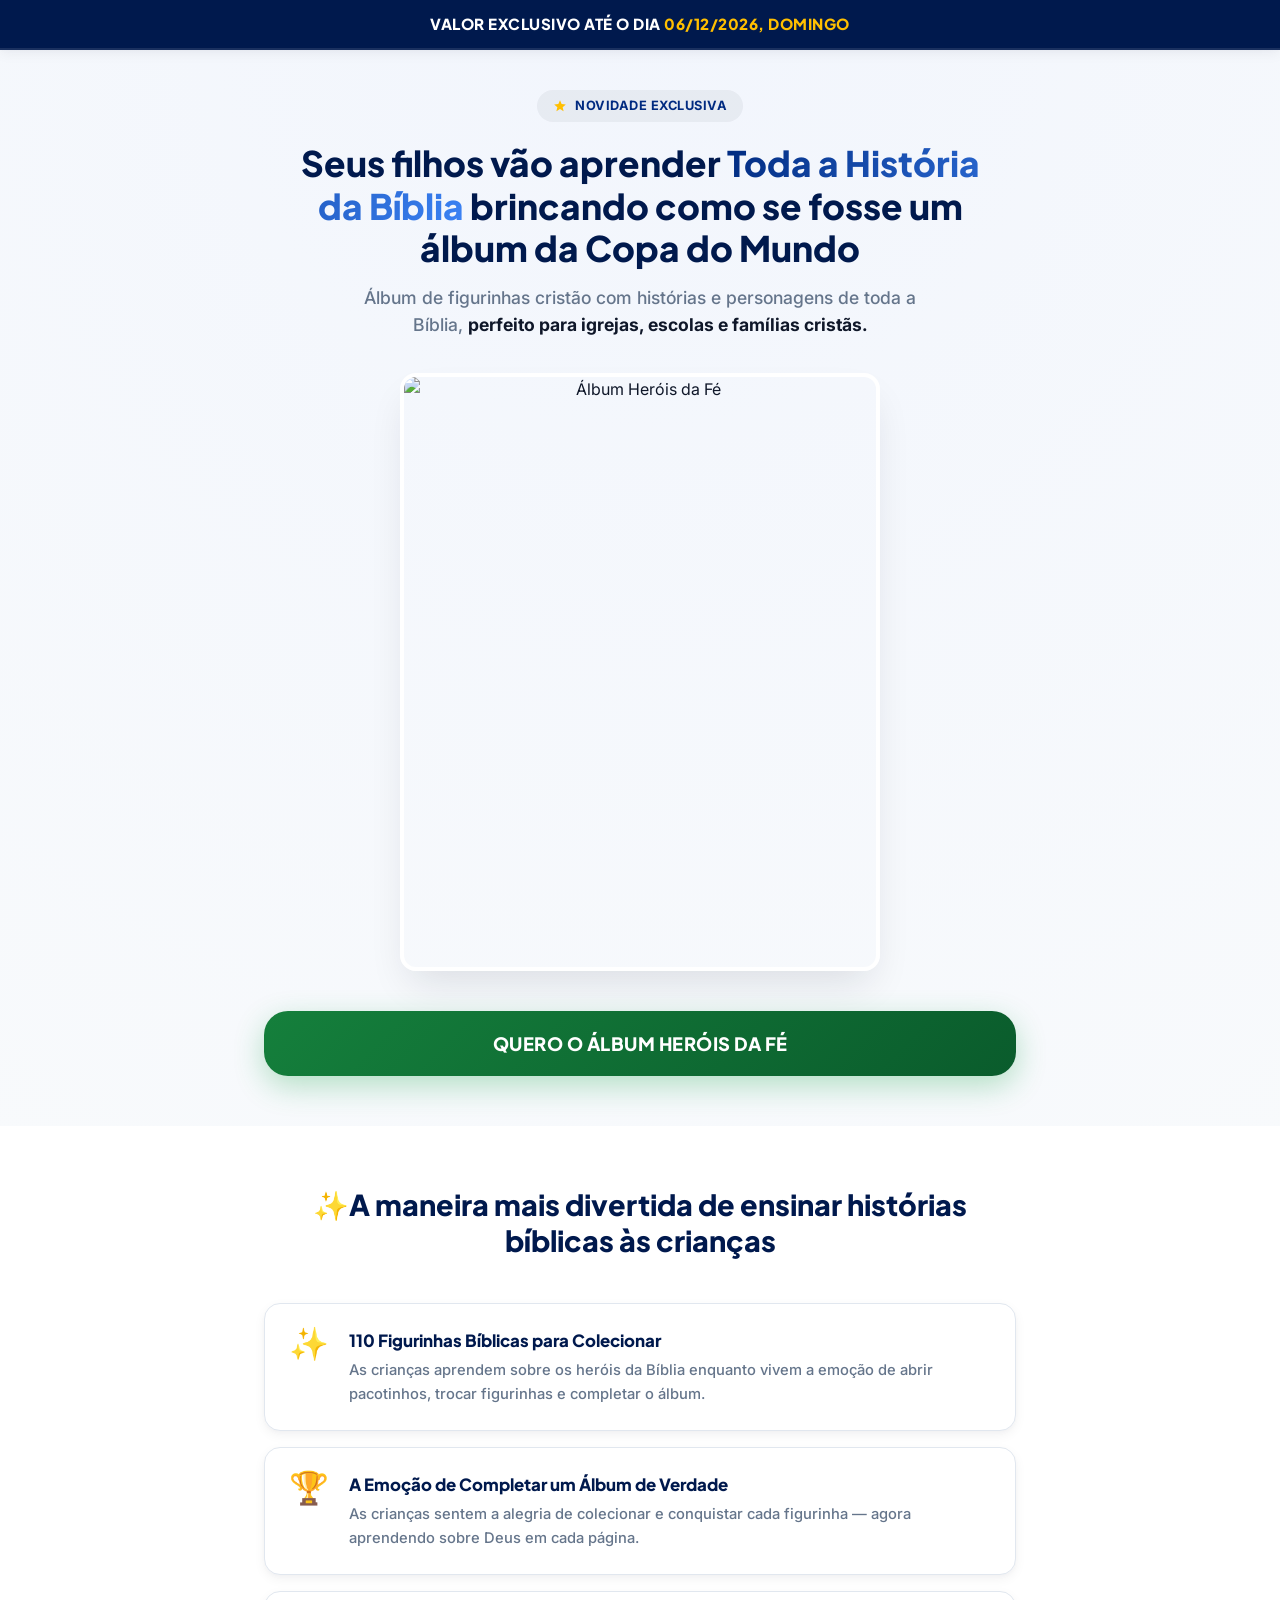
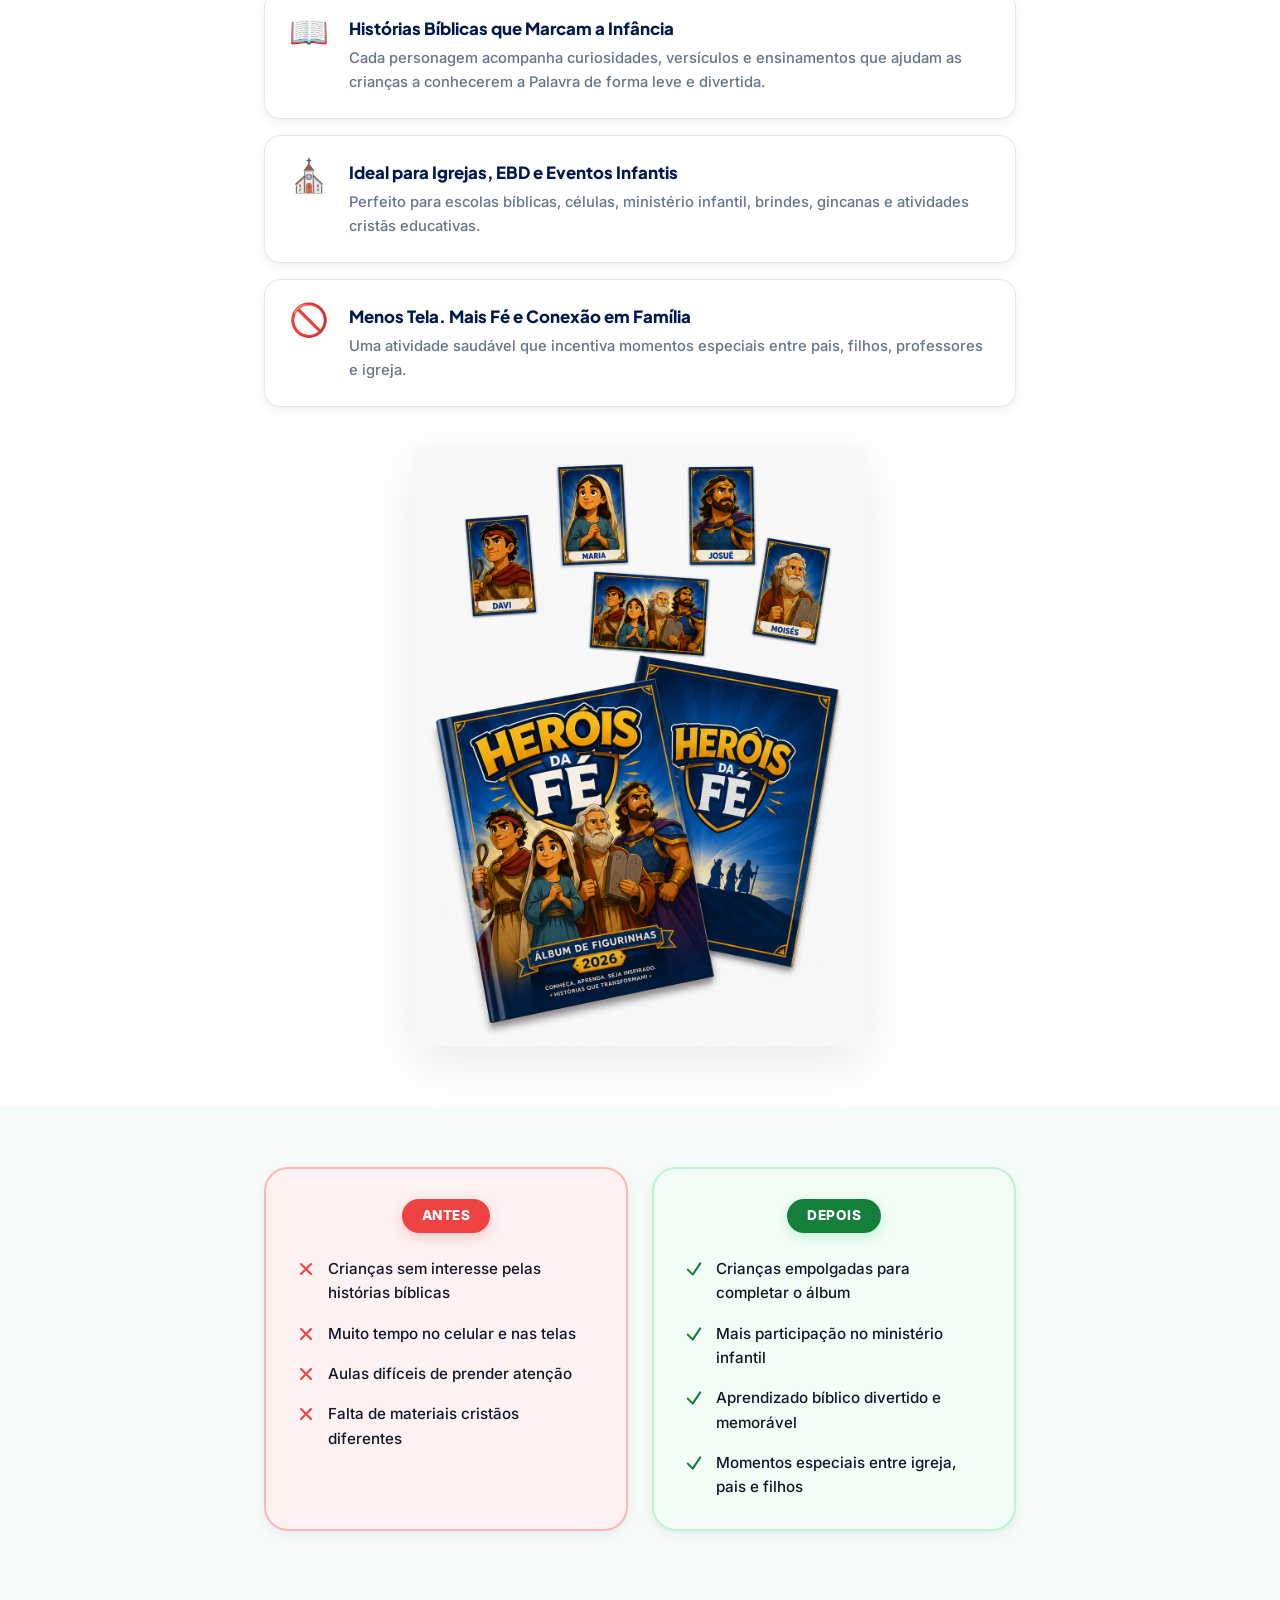
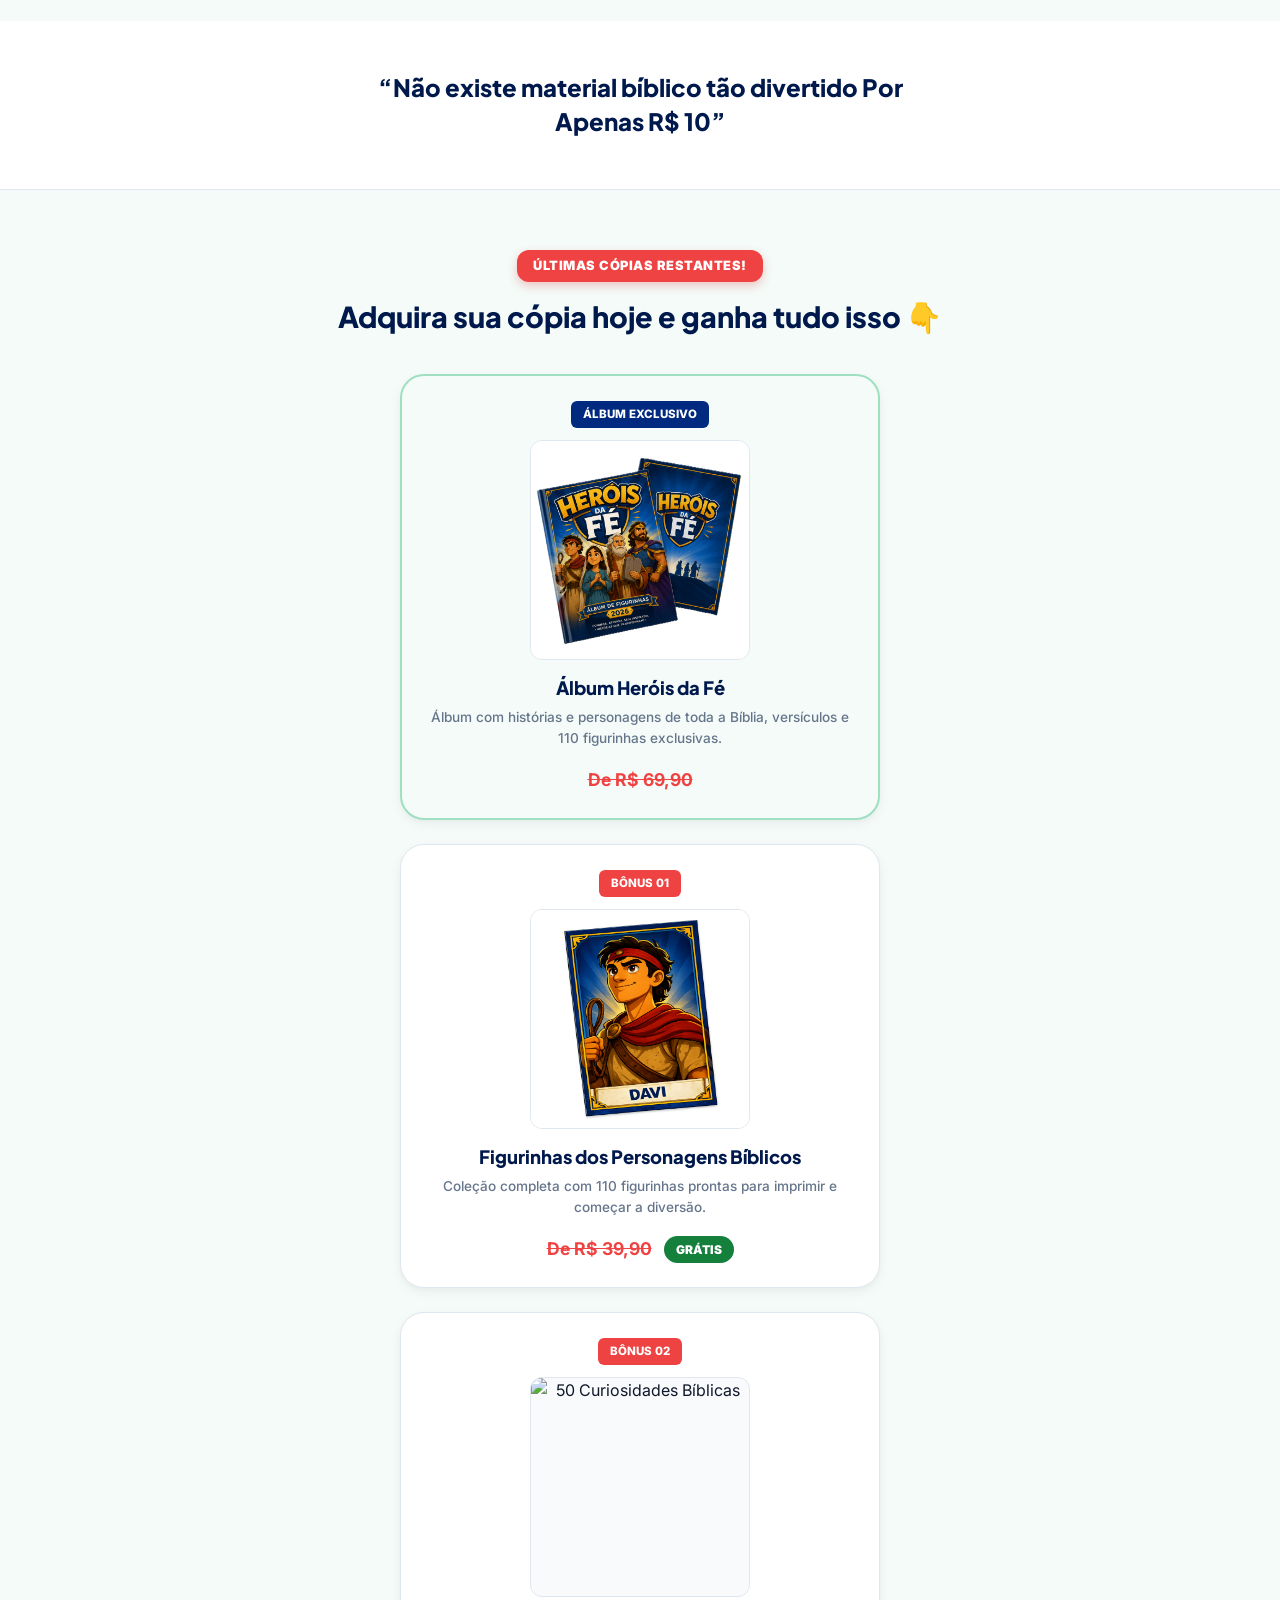
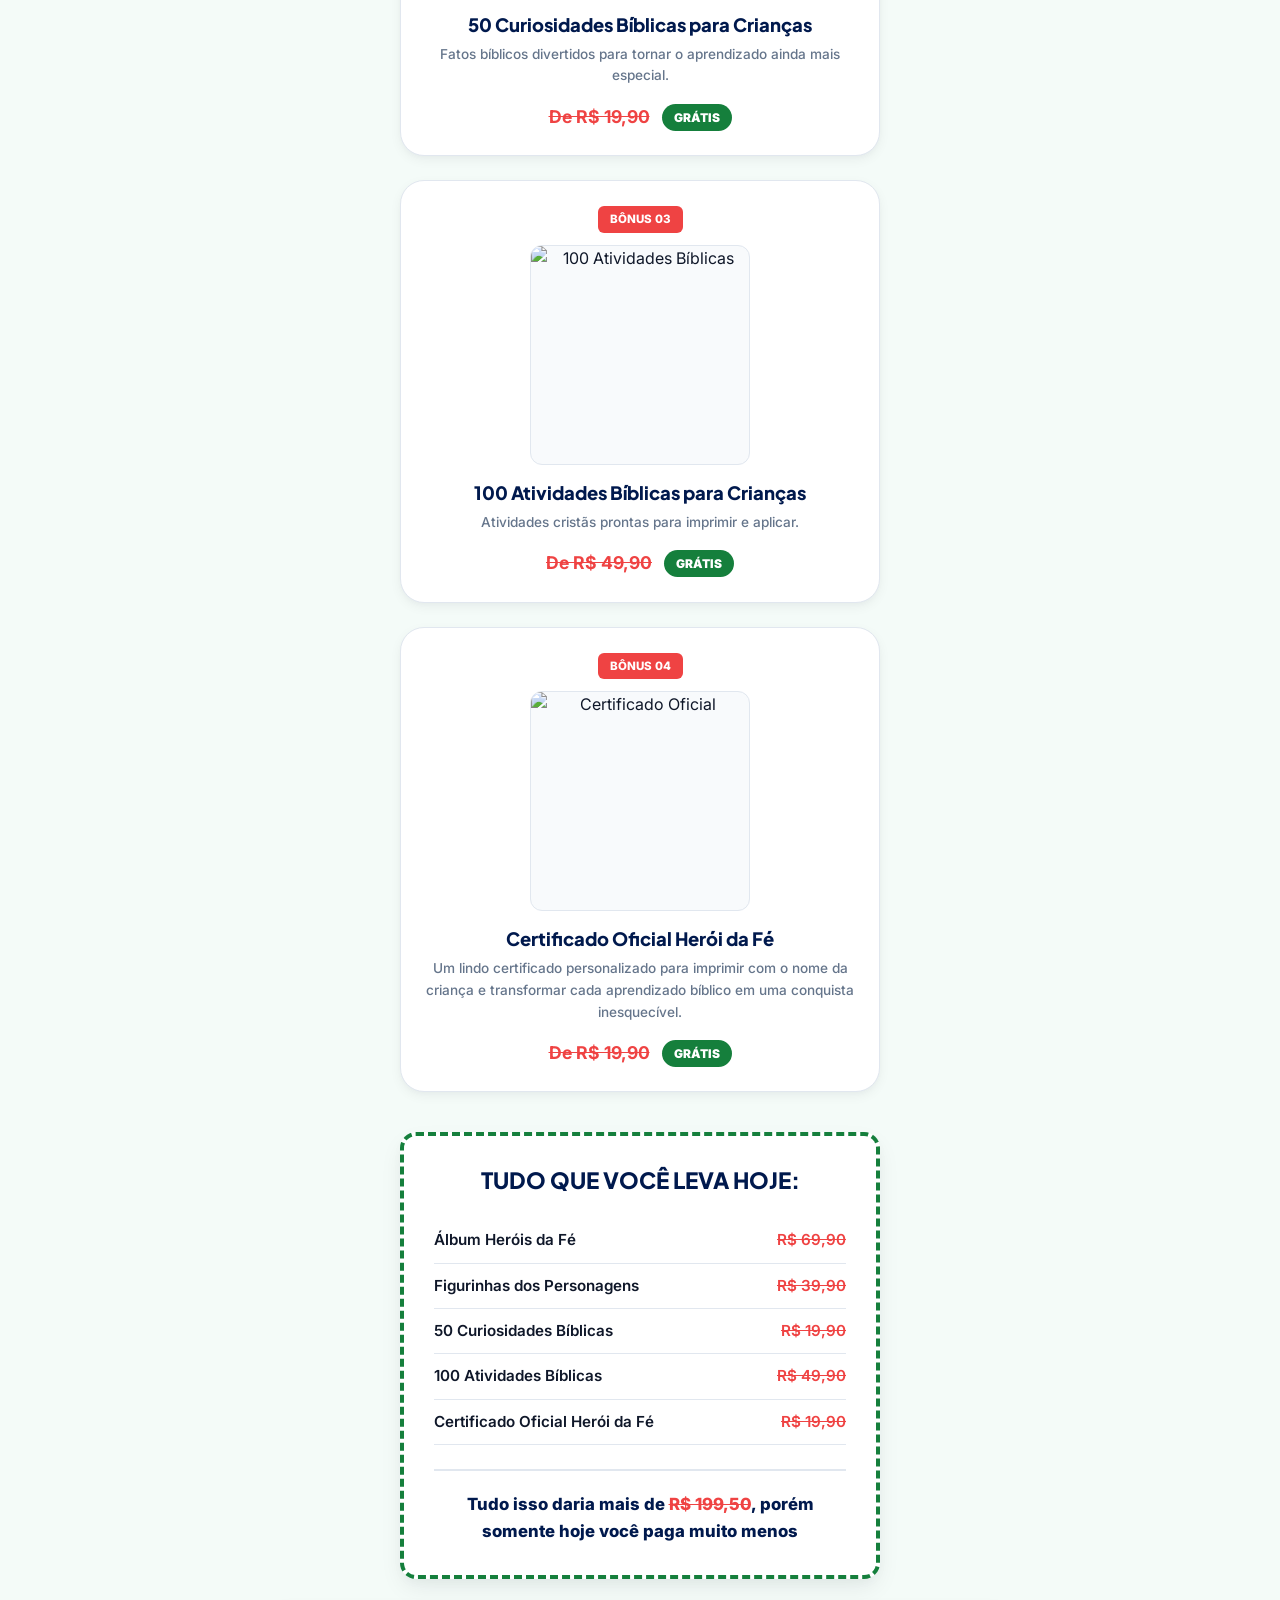
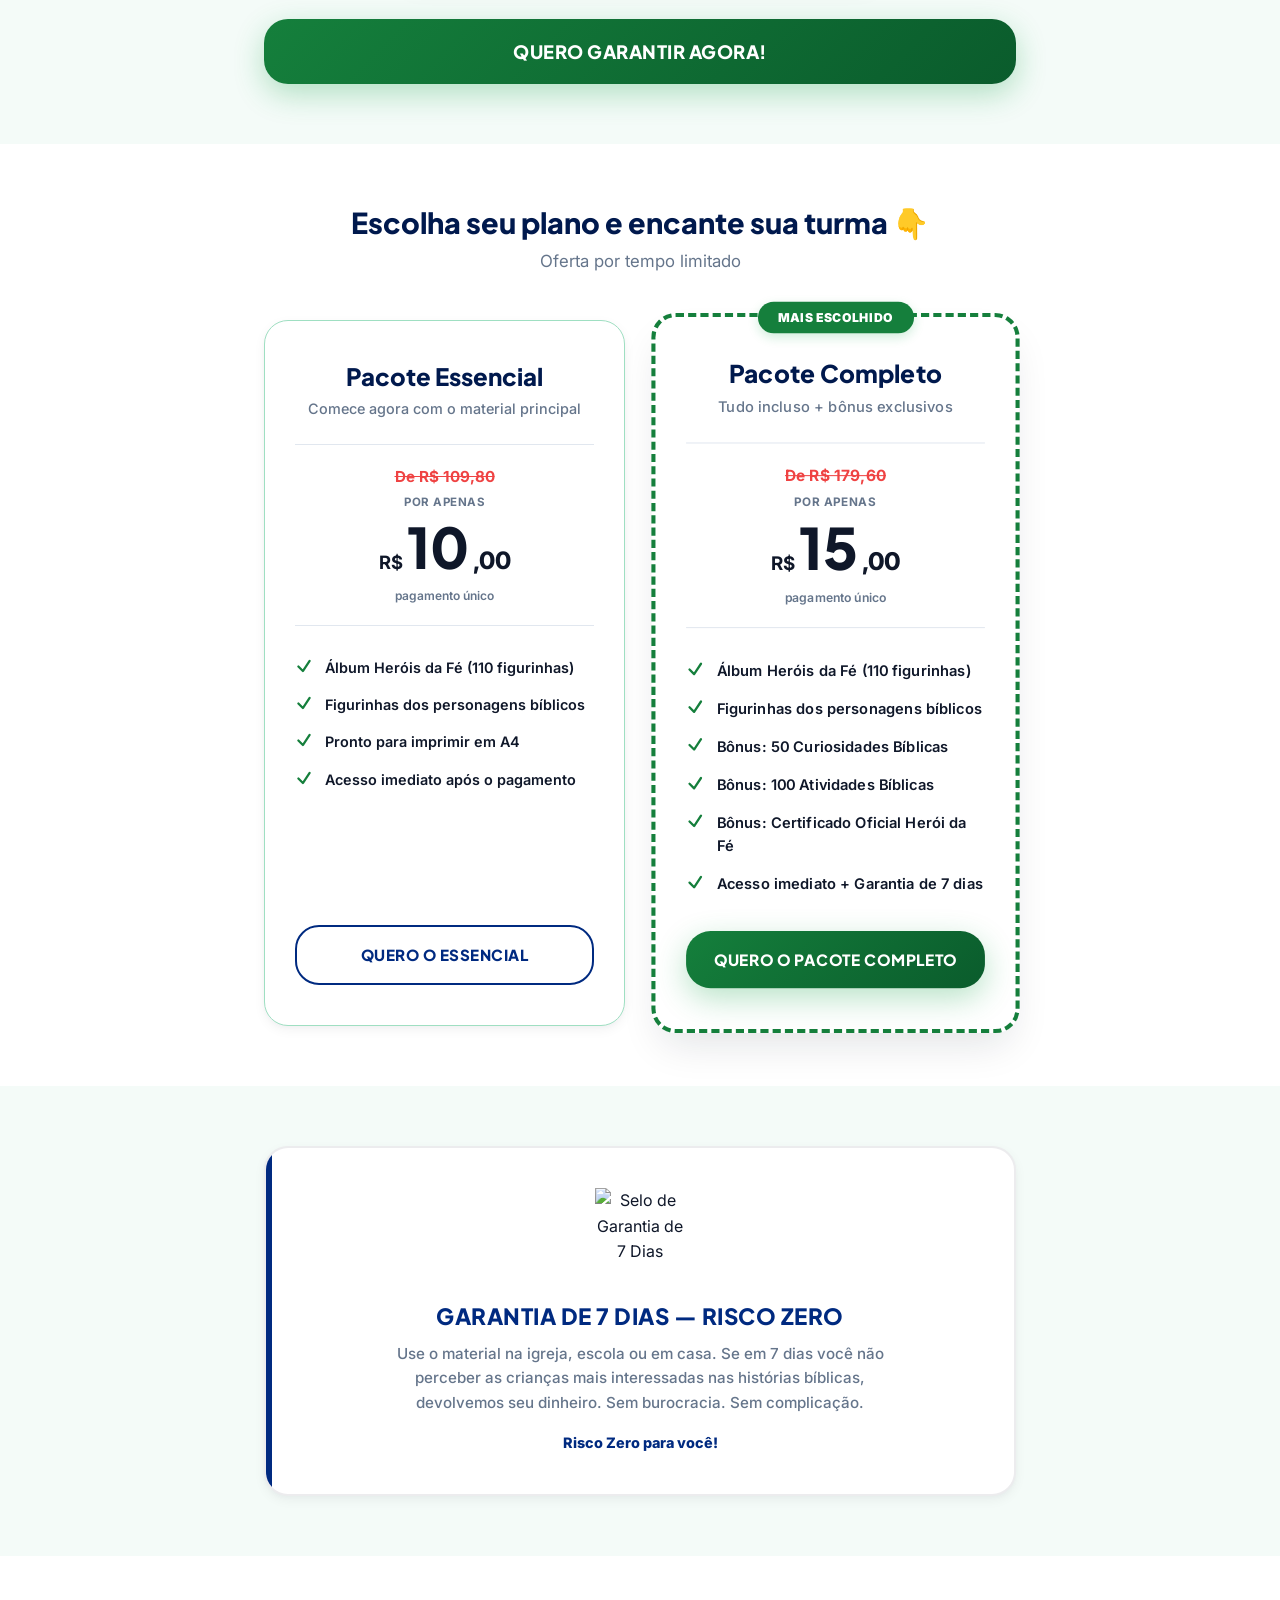
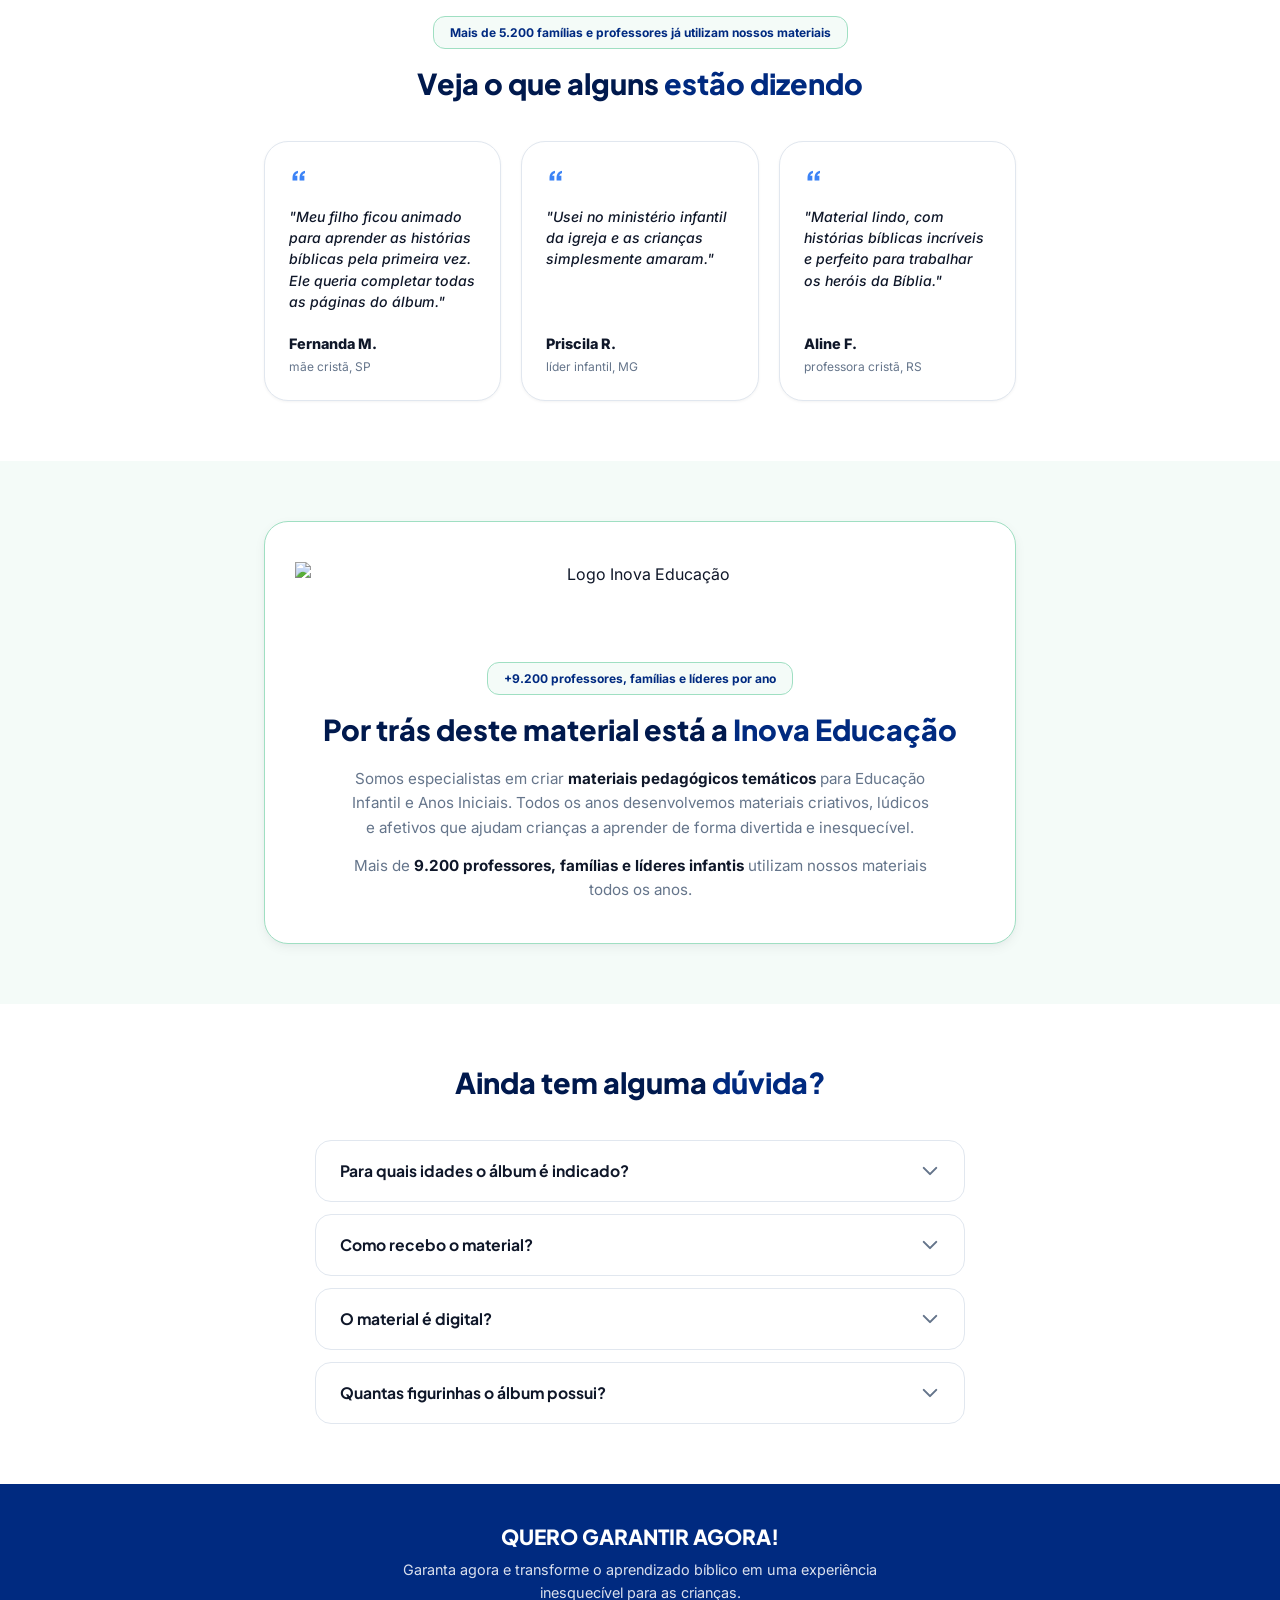
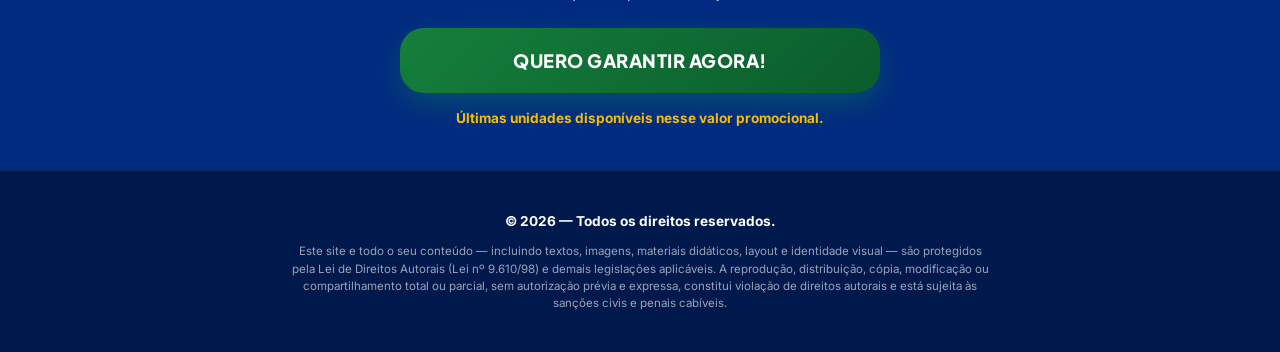
==== index.html @ a6bf35ac "feat: adicionar site Herois da Fe" ====
<!DOCTYPE html>
<html lang="pt-BR">

<head>
    <meta charset="UTF-8">
    <meta name="viewport" content="width=device-width, initial-scale=1.0">

    <!-- UTMify Pixel Code -->
    <script src="https://cdn.utmify.com.br/scripts/utms/latest.js" data-utmify-prevent-xcod-sck data-utmify-prevent-subids async defer></script>
    <script>
        window.pixelId = "6a0ca7ddbb8dbbc937a3bb82";
        var a = document.createElement("script");
        a.setAttribute("async", "");
        a.setAttribute("defer", "");
        a.setAttribute("src", "https://cdn.utmify.com.br/scripts/pixel/pixel.js");
        document.head.appendChild(a);
    </script>
    <!-- End UTMify Pixel Code -->

    <script src="js/sell.min.js" async="" defer=""></script>

    <!-- Preconnect to image/video CDNs -->
    <link rel="preconnect" href="https://i.imgur.com" crossorigin="">
    <link rel="dns-prefetch" href="https://i.imgur.com">
    <link rel="preconnect" href="https://cdn.utmify.com.br" crossorigin="">
    <link rel="dns-prefetch" href="https://cdn.utmify.com.br">

    <title>Heróis da Fé</title>
    <meta name="description"
        content="A sales page for the 'Heróis da Fé' sticker album, featuring biblical stories and characters.">
    <meta name="author" content="Lovable">

    <meta property="og:type" content="website">
    <meta property="og:image" content="images/social-1778247589576-ZA5NdtT.webp">
    <meta name="twitter:card" content="summary_large_image">
    <meta name="twitter:site" content="@Lovable">
    <meta name="twitter:image"
        content="https://storage.googleapis.com/gpt-engineer-file-uploads/SA3KudtKj7ce1Df0ASltff34zlH2/social-images/social-1778247589576-ZA5NdtT.webp">

    <meta property="og:title" content="Heróis da Fé">
    <meta name="twitter:title" content="Heróis da Fé">
    <meta property="og:description"
        content="A sales page for the 'Heróis da Fé' sticker album, featuring biblical stories and characters.">
    <meta name="twitter:description"
        content="A sales page for the 'Heróis da Fé' sticker album, featuring biblical stories and characters.">

    <!-- Nova folha de estilos Premium -->
    <link rel="stylesheet" href="css/style.css">
</head>

<body>

    <!-- CABEÇALHO FLUTUANTE DE URGÊNCIA -->
    <header class="urgency-header">
        VALOR EXCLUSIVO ATÉ O DIA <span id="dynamic-date">...</span>
    </header>

    <!-- NOTIFICAÇÃO FLUTUANTE DE COMPRA -->
    <div id="purchase-notification" class="notification-toast">
        <div class="icon-circle">
            <svg xmlns="http://www.w3.org/2000/svg" width="16" height="16" fill="currentColor" viewBox="0 0 24 24">
                <path
                    d="M12 2C6.48 2 2 6.48 2 12s4.48 10 10 10 10-4.48 10-10S17.52 2 12 2zm-2 15l-5-5 1.41-1.41L10 14.17l7.59-7.59L19 8l-9 9z" />
            </svg>
        </div>
        <div class="toast-content">
            <p class="toast-title"><span id="buyer-name">Maria</span> de <span id="buyer-city">São Paulo/SP</span></p>
            <p class="toast-subtitle">comprou agora!</p>
        </div>
    </div>

    <!-- SEÇÃO HERO -->
    <main class="hero-section">
        <div class="container">
            <div class="hero-badge">
                <svg xmlns="http://www.w3.org/2000/svg" width="14" height="14" fill="currentColor" viewBox="0 0 24 24"
                    style="color: var(--secondary);">
                    <path
                        d="M12 17.27L18.18 21l-1.64-7.03L22 9.24l-7.19-.61L12 2 9.19 8.63 2 9.24l5.46 4.73L5.82 21z" />
                </svg>
                Novidade Exclusiva
            </div>
            <h1 class="hero-title">
                Seus filhos vão aprender <span class="highlight">Toda a História da Bíblia</span> brincando como se
                fosse um álbum da Copa do Mundo
            </h1>
            <p class="hero-subtitle">
                Álbum de figurinhas cristão com histórias e personagens de toda a Bíblia, <strong>perfeito para igrejas,
                    escolas e famílias cristãs.</strong>
            </p>

            <div class="hero-image-wrapper">
                <img src="https://i.imgur.com/d6kPe0F.png" alt="Álbum Heróis da Fé" class="hero-image" width="480"
                    height="600">
            </div>

            <a href="#bonus" class="btn-cta" id="hero-cta-btn">
                QUERO O ÁLBUM HERÓIS DA FÉ
            </a>
        </div>
    </main>

    <!-- SEÇÃO BENEFÍCIOS -->
    <section class="bg-card-section">
        <div class="container">
            <h2 class="benefits-title text-center">✨A maneira mais divertida de ensinar histórias bíblicas às crianças
            </h2>

            <div class="benefits-grid">
                <!-- Benefício 1 -->
                <div class="benefit-card">
                    <span class="benefit-emoji">✨</span>
                    <div class="benefit-content">
                        <strong>110 Figurinhas Bíblicas para Colecionar</strong>
                        <p>As crianças aprendem sobre os heróis da Bíblia enquanto vivem a emoção de abrir pacotinhos,
                            trocar figurinhas e completar o álbum.</p>
                    </div>
                </div>

                <!-- Benefício 2 -->
                <div class="benefit-card">
                    <span class="benefit-emoji">🏆</span>
                    <div class="benefit-content">
                        <strong>A Emoção de Completar um Álbum de Verdade</strong>
                        <p>As crianças sentem a alegria de colecionar e conquistar cada figurinha — agora aprendendo
                            sobre Deus em cada página.</p>
                    </div>
                </div>

                <!-- Benefício 3 -->
                <div class="benefit-card">
                    <span class="benefit-emoji">📖</span>
                    <div class="benefit-content">
                        <strong>Histórias Bíblicas que Marcam a Infância</strong>
                        <p>Cada personagem acompanha curiosidades, versículos e ensinamentos que ajudam as crianças a
                            conhecerem a Palavra de forma leve e divertida.</p>
                    </div>
                </div>

                <!-- Benefício 4 -->
                <div class="benefit-card">
                    <span class="benefit-emoji">⛪</span>
                    <div class="benefit-content">
                        <strong>Ideal para Igrejas, EBD e Eventos Infantis</strong>
                        <p>Perfeito para escolas bíblicas, células, ministério infantil, brindes, gincanas e atividades
                            cristãs educativas.</p>
                    </div>
                </div>

                <!-- Benefício 5 -->
                <div class="benefit-card">
                    <span class="benefit-emoji">🚫</span>
                    <div class="benefit-content">
                        <strong>Menos Tela. Mais Fé e Conexão em Família</strong>
                        <p>Uma atividade saudável que incentiva momentos especiais entre pais, filhos, professores e
                            igreja.</p>
                    </div>
                </div>
            </div>

            <div class="mockup-wrapper">
                <img src="images/mockup-album.png" alt="Mockup do Álbum Heróis da Fé" class="mockup-image">
            </div>
        </div>
    </section>

    <!-- SEÇÃO ANTES & DEPOIS -->
    <section class="bg-accent-section">
        <div class="container">
            <div class="before-after-grid">
                <!-- Antes -->
                <div class="ba-card before">
                    <div class="ba-header">
                        <span class="ba-badge">Antes</span>
                    </div>
                    <ul class="ba-list">
                        <li class="ba-item">
                            <svg xmlns="http://www.w3.org/2000/svg" fill="none" viewBox="0 0 24 24" stroke-width="2.5"
                                stroke="currentColor">
                                <path stroke-linecap="round" stroke-linejoin="round" d="M6 18L18 6M6 6l12 12" />
                            </svg>
                            <span>Crianças sem interesse pelas histórias bíblicas</span>
                        </li>
                        <li class="ba-item">
                            <svg xmlns="http://www.w3.org/2000/svg" fill="none" viewBox="0 0 24 24" stroke-width="2.5"
                                stroke="currentColor">
                                <path stroke-linecap="round" stroke-linejoin="round" d="M6 18L18 6M6 6l12 12" />
                            </svg>
                            <span>Muito tempo no celular e nas telas</span>
                        </li>
                        <li class="ba-item">
                            <svg xmlns="http://www.w3.org/2000/svg" fill="none" viewBox="0 0 24 24" stroke-width="2.5"
                                stroke="currentColor">
                                <path stroke-linecap="round" stroke-linejoin="round" d="M6 18L18 6M6 6l12 12" />
                            </svg>
                            <span>Aulas difíceis de prender atenção</span>
                        </li>
                        <li class="ba-item">
                            <svg xmlns="http://www.w3.org/2000/svg" fill="none" viewBox="0 0 24 24" stroke-width="2.5"
                                stroke="currentColor">
                                <path stroke-linecap="round" stroke-linejoin="round" d="M6 18L18 6M6 6l12 12" />
                            </svg>
                            <span>Falta de materiais cristãos diferentes</span>
                        </li>
                    </ul>
                </div>

                <!-- Depois -->
                <div class="ba-card after">
                    <div class="ba-header">
                        <span class="ba-badge">Depois</span>
                    </div>
                    <ul class="ba-list">
                        <li class="ba-item">
                            <svg xmlns="http://www.w3.org/2000/svg" fill="none" viewBox="0 0 24 24" stroke-width="2.5"
                                stroke="currentColor">
                                <path stroke-linecap="round" stroke-linejoin="round" d="M4.5 12.75l6 6 9-13.5" />
                            </svg>
                            <span>Crianças empolgadas para completar o álbum</span>
                        </li>
                        <li class="ba-item">
                            <svg xmlns="http://www.w3.org/2000/svg" fill="none" viewBox="0 0 24 24" stroke-width="2.5"
                                stroke="currentColor">
                                <path stroke-linecap="round" stroke-linejoin="round" d="M4.5 12.75l6 6 9-13.5" />
                            </svg>
                            <span>Mais participação no ministério infantil</span>
                        </li>
                        <li class="ba-item">
                            <svg xmlns="http://www.w3.org/2000/svg" fill="none" viewBox="0 0 24 24" stroke-width="2.5"
                                stroke="currentColor">
                                <path stroke-linecap="round" stroke-linejoin="round" d="M4.5 12.75l6 6 9-13.5" />
                            </svg>
                            <span>Aprendizado bíblico divertido e memorável</span>
                        </li>
                        <li class="ba-item">
                            <svg xmlns="http://www.w3.org/2000/svg" fill="none" viewBox="0 0 24 24" stroke-width="2.5"
                                stroke="currentColor">
                                <path stroke-linecap="round" stroke-linejoin="round" d="M4.5 12.75l6 6 9-13.5" />
                            </svg>
                            <span>Momentos especiais entre igreja, pais e filhos</span>
                        </li>
                    </ul>
                </div>
            </div>
        </div>
    </section>

    <!-- FRASE DE IMPACTO -->
    <section class="quote-section bg-card-section text-center">
        <div class="container">
            <blockquote class="quote-text">
                “Não existe material bíblico tão divertido Por Apenas R$ 10”
            </blockquote>
        </div>
    </section>

    <!-- SEÇÃO BÔNUS -->
    <section id="bonus" class="bg-accent-section text-center">
        <div class="container">
            <span class="bonus-badge">ÚLTIMAS CÓPIAS RESTANTES!</span>
            <h2 class="bonus-title">Adquira sua cópia hoje e ganha tudo isso 👇</h2>

            <div class="bonus-grid">
                <!-- Álbum Heróis da Fé -->
                <div class="bonus-card main-item">
                    <span class="bonus-item-badge">ÁLBUM EXCLUSIVO</span>
                    <div class="bonus-image-container">
                        <img src="images/album-exclusivo.png" alt="Álbum Heróis da Fé" class="bonus-image"
                            loading="lazy">
                    </div>
                    <h3>Álbum Heróis da Fé</h3>
                    <p>Álbum com histórias e personagens de toda a Bíblia, versículos e 110 figurinhas exclusivas.</p>
                    <div class="bonus-price-row">
                        <span class="bonus-original-price">De R$ 69,90</span>
                    </div>
                </div>

                <!-- Bônus 1 -->
                <div class="bonus-card">
                    <span class="bonus-item-badge">BÔNUS 01</span>
                    <div class="bonus-image-container">
                        <img src="images/figurinhas.png" alt="Figurinhas dos Personagens Bíblicos" class="bonus-image"
                            loading="lazy">
                    </div>
                    <h3>Figurinhas dos Personagens Bíblicos</h3>
                    <p>Coleção completa com 110 figurinhas prontas para imprimir e começar a diversão.</p>
                    <div class="bonus-price-row">
                        <span class="bonus-original-price">De R$ 39,90</span>
                        <span class="bonus-free-tag">GRÁTIS</span>
                    </div>
                </div>

                <!-- Bônus 2 -->
                <div class="bonus-card">
                    <span class="bonus-item-badge">BÔNUS 02</span>
                    <div class="bonus-image-container">
                        <img src="https://i.imgur.com/j1pybgM.png" alt="50 Curiosidades Bíblicas" class="bonus-image"
                            loading="lazy">
                    </div>
                    <h3>50 Curiosidades Bíblicas para Crianças</h3>
                    <p>Fatos bíblicos divertidos para tornar o aprendizado ainda mais especial.</p>
                    <div class="bonus-price-row">
                        <span class="bonus-original-price">De R$ 19,90</span>
                        <span class="bonus-free-tag">GRÁTIS</span>
                    </div>
                </div>

                <!-- Bônus 3 -->
                <div class="bonus-card">
                    <span class="bonus-item-badge">BÔNUS 03</span>
                    <div class="bonus-image-container">
                        <img src="https://i.imgur.com/KTYtzxm.png" alt="100 Atividades Bíblicas" class="bonus-image"
                            loading="lazy">
                    </div>
                    <h3>100 Atividades Bíblicas para Crianças</h3>
                    <p>Atividades cristãs prontas para imprimir e aplicar.</p>
                    <div class="bonus-price-row">
                        <span class="bonus-original-price">De R$ 49,90</span>
                        <span class="bonus-free-tag">GRÁTIS</span>
                    </div>
                </div>

                <!-- Bônus 4 -->
                <div class="bonus-card">
                    <span class="bonus-item-badge">BÔNUS 04</span>
                    <div class="bonus-image-container">
                        <img src="https://i.imgur.com/XD4zkpq.png" alt="Certificado Oficial" class="bonus-image"
                            loading="lazy">
                    </div>
                    <h3>Certificado Oficial Herói da Fé</h3>
                    <p>Um lindo certificado personalizado para imprimir com o nome da criança e transformar cada
                        aprendizado bíblico em uma conquista inesquecível.</p>
                    <div class="bonus-price-row">
                        <span class="bonus-original-price">De R$ 19,90</span>
                        <span class="bonus-free-tag">GRÁTIS</span>
                    </div>
                </div>
            </div>

            <!-- Recibo Total -->
            <div class="receipt-box">
                <h3 class="receipt-title">Tudo que você leva hoje:</h3>

                <div class="receipt-item">
                    <span class="receipt-item-title">Álbum Heróis da Fé</span>
                    <span class="receipt-item-price">R$ 69,90</span>
                </div>
                <div class="receipt-item">
                    <span class="receipt-item-title">Figurinhas dos Personagens</span>
                    <span class="receipt-item-price">R$ 39,90</span>
                </div>
                <div class="receipt-item">
                    <span class="receipt-item-title">50 Curiosidades Bíblicas</span>
                    <span class="receipt-item-price">R$ 19,90</span>
                </div>
                <div class="receipt-item">
                    <span class="receipt-item-title">100 Atividades Bíblicas</span>
                    <span class="receipt-item-price">R$ 49,90</span>
                </div>
                <div class="receipt-item">
                    <span class="receipt-item-title">Certificado Oficial Herói da Fé</span>
                    <span class="receipt-item-price">R$ 19,90</span>
                </div>

                <p class="receipt-total">
                    Tudo isso daria mais de <span class="text-destructive line-through">R$ 199,50</span>, porém somente
                    hoje você paga muito menos
                </p>
            </div>

            <a href="https://pay.cakto.com.br/32mvvpg_891359" target="_blank" class="btn-cta">
                QUERO GARANTIR AGORA!
            </a>
        </div>
    </section>

    <!-- SEÇÃO PREÇOS / PLANOS -->
    <section id="oferta" class="bg-card-section text-center">
        <div class="container">
            <h2 class="font-black" style="font-size: 1.8rem; margin-bottom: 8px;">Escolha seu plano e encante sua turma
                👇</h2>
            <p class="plans-subtitle">Oferta por tempo limitado</p>

            <div class="plans-grid">
                <!-- Pacote Essencial -->
                <div class="plan-card">
                    <h3 class="plan-name">Pacote Essencial</h3>
                    <p class="plan-desc">Comece agora com o material principal</p>

                    <div class="plan-price-box">
                        <p class="plan-original-price">De R$ 109,80</p>
                        <p class="plan-price-label">por apenas</p>
                        <div class="plan-price-amount">
                            <span class="plan-price-currency">R$</span>
                            <span class="plan-price-main">10</span>
                            <span class="plan-price-cents">,00</span>
                        </div>
                        <p class="plan-price-period">pagamento único</p>
                    </div>

                    <ul class="plan-features">
                        <li class="plan-feature-item">
                            <svg xmlns="http://www.w3.org/2000/svg" fill="none" viewBox="0 0 24 24" stroke-width="3"
                                stroke="currentColor">
                                <path stroke-linecap="round" stroke-linejoin="round" d="M4.5 12.75l6 6 9-13.5" />
                            </svg>
                            <span>Álbum Heróis da Fé (110 figurinhas)</span>
                        </li>
                        <li class="plan-feature-item">
                            <svg xmlns="http://www.w3.org/2000/svg" fill="none" viewBox="0 0 24 24" stroke-width="3"
                                stroke="currentColor">
                                <path stroke-linecap="round" stroke-linejoin="round" d="M4.5 12.75l6 6 9-13.5" />
                            </svg>
                            <span>Figurinhas dos personagens bíblicos</span>
                        </li>
                        <li class="plan-feature-item">
                            <svg xmlns="http://www.w3.org/2000/svg" fill="none" viewBox="0 0 24 24" stroke-width="3"
                                stroke="currentColor">
                                <path stroke-linecap="round" stroke-linejoin="round" d="M4.5 12.75l6 6 9-13.5" />
                            </svg>
                            <span>Pronto para imprimir em A4</span>
                        </li>
                        <li class="plan-feature-item">
                            <svg xmlns="http://www.w3.org/2000/svg" fill="none" viewBox="0 0 24 24" stroke-width="3"
                                stroke="currentColor">
                                <path stroke-linecap="round" stroke-linejoin="round" d="M4.5 12.75l6 6 9-13.5" />
                            </svg>
                            <span>Acesso imediato após o pagamento</span>
                        </li>
                    </ul>

                    <a href="https://pay.cakto.com.br/32mvvpg_891359" target="_blank" class="btn-plan outline">
                        QUERO O ESSENCIAL
                    </a>
                </div>

                <!-- Pacote Completo -->
                <div class="plan-card highlighted">
                    <span class="plan-badge">Mais Escolhido</span>
                    <h3 class="plan-name">Pacote Completo</h3>
                    <p class="plan-desc">Tudo incluso + bônus exclusivos</p>

                    <div class="plan-price-box">
                        <p class="plan-original-price">De R$ 179,60</p>
                        <p class="plan-price-label">por apenas</p>
                        <div class="plan-price-amount">
                            <span class="plan-price-currency">R$</span>
                            <span class="plan-price-main">15</span>
                            <span class="plan-price-cents">,00</span>
                        </div>
                        <p class="plan-price-period">pagamento único</p>
                    </div>

                    <ul class="plan-features">
                        <li class="plan-feature-item">
                            <svg xmlns="http://www.w3.org/2000/svg" fill="none" viewBox="0 0 24 24" stroke-width="3"
                                stroke="currentColor">
                                <path stroke-linecap="round" stroke-linejoin="round" d="M4.5 12.75l6 6 9-13.5" />
                            </svg>
                            <span>Álbum Heróis da Fé (110 figurinhas)</span>
                        </li>
                        <li class="plan-feature-item">
                            <svg xmlns="http://www.w3.org/2000/svg" fill="none" viewBox="0 0 24 24" stroke-width="3"
                                stroke="currentColor">
                                <path stroke-linecap="round" stroke-linejoin="round" d="M4.5 12.75l6 6 9-13.5" />
                            </svg>
                            <span>Figurinhas dos personagens bíblicos</span>
                        </li>
                        <li class="plan-feature-item">
                            <svg xmlns="http://www.w3.org/2000/svg" fill="none" viewBox="0 0 24 24" stroke-width="3"
                                stroke="currentColor">
                                <path stroke-linecap="round" stroke-linejoin="round" d="M4.5 12.75l6 6 9-13.5" />
                            </svg>
                            <span>Bônus: 50 Curiosidades Bíblicas</span>
                        </li>
                        <li class="plan-feature-item">
                            <svg xmlns="http://www.w3.org/2000/svg" fill="none" viewBox="0 0 24 24" stroke-width="3"
                                stroke="currentColor">
                                <path stroke-linecap="round" stroke-linejoin="round" d="M4.5 12.75l6 6 9-13.5" />
                            </svg>
                            <span>Bônus: 100 Atividades Bíblicas</span>
                        </li>
                        <li class="plan-feature-item">
                            <svg xmlns="http://www.w3.org/2000/svg" fill="none" viewBox="0 0 24 24" stroke-width="3"
                                stroke="currentColor">
                                <path stroke-linecap="round" stroke-linejoin="round" d="M4.5 12.75l6 6 9-13.5" />
                            </svg>
                            <span>Bônus: Certificado Oficial Herói da Fé</span>
                        </li>
                        <li class="plan-feature-item">
                            <svg xmlns="http://www.w3.org/2000/svg" fill="none" viewBox="0 0 24 24" stroke-width="3"
                                stroke="currentColor">
                                <path stroke-linecap="round" stroke-linejoin="round" d="M4.5 12.75l6 6 9-13.5" />
                            </svg>
                            <span>Acesso imediato + Garantia de 7 dias</span>
                        </li>
                    </ul>

                    <a href="https://pay.cakto.com.br/sd3e3wp" target="_blank" class="btn-plan primary">
                        QUERO O PACOTE COMPLETO
                    </a>
                </div>
            </div>
        </div>
    </section>

    <!-- SEÇÃO GARANTIA -->
    <section class="bg-accent-section">
        <div class="container">
            <div class="guarantee-card">
                <img src="https://www.imagemhost.com.br/images/2025/04/17/Selo_de_Garantia_de_7_Dias_PNG_Transparente_Sem_Fundo.png"
                    alt="Selo de Garantia de 7 Dias" class="guarantee-seal" loading="lazy">
                <h3 class="guarantee-title">Garantia de 7 Dias — Risco Zero</h3>
                <p class="guarantee-desc">
                    Use o material na igreja, escola ou em casa. Se em 7 dias você não perceber as crianças mais
                    interessadas nas histórias bíblicas, devolvemos seu dinheiro. Sem burocracia. Sem complicação.
                </p>
                <p class="guarantee-subtext">Risco Zero para você!</p>
            </div>
        </div>
    </section>

    <!-- SEÇÃO DEPOIMENTOS -->
    <section class="bg-card-section text-center">
        <div class="container">
            <span class="testimonials-badge">Mais de 5.200 famílias e professores já utilizam nossos materiais</span>
            <h2 class="testimonials-title">Veja o que alguns <span class="text-primary">estão dizendo</span></h2>

            <div class="testimonials-grid">
                <!-- Depoimento 1 -->
                <div class="testimonial-card">
                    <span class="testimonial-quote">“</span>
                    <p class="testimonial-text">
                        "Meu filho ficou animado para aprender as histórias bíblicas pela primeira vez. Ele queria
                        completar todas as páginas do álbum."
                    </p>
                    <div class="testimonial-author">
                        <span class="testimonial-name">Fernanda M.</span>
                        <span class="testimonial-role">mãe cristã, SP</span>
                    </div>
                </div>

                <!-- Depoimento 2 -->
                <div class="testimonial-card">
                    <span class="testimonial-quote">“</span>
                    <p class="testimonial-text">
                        "Usei no ministério infantil da igreja e as crianças simplesmente amaram."
                    </p>
                    <div class="testimonial-author">
                        <span class="testimonial-name">Priscila R.</span>
                        <span class="testimonial-role">líder infantil, MG</span>
                    </div>
                </div>

                <!-- Depoimento 3 -->
                <div class="testimonial-card">
                    <span class="testimonial-quote">“</span>
                    <p class="testimonial-text">
                        "Material lindo, com histórias bíblicas incríveis e perfeito para trabalhar os heróis da
                        Bíblia."
                    </p>
                    <div class="testimonial-author">
                        <span class="testimonial-name">Aline F.</span>
                        <span class="testimonial-role">professora cristã, RS</span>
                    </div>
                </div>
            </div>
        </div>
    </section>

    <!-- SEÇÃO INSTITUCIONAL -->
    <section class="bg-accent-section">
        <div class="container">
            <div class="about-card">
                <img src="https://i.imgur.com/U7uUYNB.png" alt="Logo Inova Educação" class="about-logo" loading="lazy">
                <span class="about-badge">+9.200 professores, famílias e líderes por ano</span>
                <h2 class="about-title">Por trás deste material está a <span class="text-primary">Inova Educação</span>
                </h2>
                <div class="about-desc">
                    <p>Somos especialistas em criar <strong>materiais pedagógicos temáticos</strong> para Educação
                        Infantil e Anos Iniciais. Todos os anos desenvolvemos materiais criativos, lúdicos e afetivos
                        que ajudam crianças a aprender de forma divertida e inesquecível.</p>
                    <p>Mais de <strong>9.200 professores, famílias e líderes infantis</strong> utilizam nossos materiais
                        todos os anos.</p>
                </div>
            </div>
        </div>
    </section>

    <!-- SEÇÃO FAQ -->
    <section class="bg-card-section text-center">
        <div class="container">
            <h2 class="faq-title">Ainda tem alguma <span class="text-primary">dúvida?</span></h2>

            <div class="faq-list">
                <!-- FAQ 1 -->
                <div class="faq-item">
                    <button class="faq-trigger" onclick="toggleFaq(this)">
                        <span>Para quais idades o álbum é indicado?</span>
                        <svg class="faq-icon" xmlns="http://www.w3.org/2000/svg" fill="none" viewBox="0 0 24 24"
                            stroke-width="2.5" stroke="currentColor">
                            <path stroke-linecap="round" stroke-linejoin="round" d="M19.5 8.25l-7.5 7.5-7.5-7.5" />
                        </svg>
                    </button>
                    <div class="faq-content">
                        <div class="faq-answer">
                            Ideal para crianças na fase de alfabetização e Anos Iniciais. É um material lúdico, visual e
                            fácil de aplicar em casa, na igreja ou escola.
                        </div>
                    </div>
                </div>

                <!-- FAQ 2 -->
                <div class="faq-item">
                    <button class="faq-trigger" onclick="toggleFaq(this)">
                        <span>Como recebo o material?</span>
                        <svg class="faq-icon" xmlns="http://www.w3.org/2000/svg" fill="none" viewBox="0 0 24 24"
                            stroke-width="2.5" stroke="currentColor">
                            <path stroke-linecap="round" stroke-linejoin="round" d="M19.5 8.25l-7.5 7.5-7.5-7.5" />
                        </svg>
                    </button>
                    <div class="faq-content">
                        <div class="faq-answer">
                            Imediatamente após o pagamento, você recebe o link para download no e-mail cadastrado.
                        </div>
                    </div>
                </div>

                <!-- FAQ 3 -->
                <div class="faq-item">
                    <button class="faq-trigger" onclick="toggleFaq(this)">
                        <span>O material é digital?</span>
                        <svg class="faq-icon" xmlns="http://www.w3.org/2000/svg" fill="none" viewBox="0 0 24 24"
                            stroke-width="2.5" stroke="currentColor">
                            <path stroke-linecap="round" stroke-linejoin="round" d="M19.5 8.25l-7.5 7.5-7.5-7.5" />
                        </svg>
                    </button>
                    <div class="faq-content">
                        <div class="faq-answer">
                            Sim! Você recebe os arquivos digitais prontos para imprimir em qualquer impressora comum
                            usando papel A4.
                        </div>
                    </div>
                </div>

                <!-- FAQ 4 -->
                <div class="faq-item">
                    <button class="faq-trigger" onclick="toggleFaq(this)">
                        <span>Quantas figurinhas o álbum possui?</span>
                        <svg class="faq-icon" xmlns="http://www.w3.org/2000/svg" fill="none" viewBox="0 0 24 24"
                            stroke-width="2.5" stroke="currentColor">
                            <path stroke-linecap="round" stroke-linejoin="round" d="M19.5 8.25l-7.5 7.5-7.5-7.5" />
                        </svg>
                    </button>
                    <div class="faq-content">
                        <div class="faq-answer">
                            O álbum conta com 110 figurinhas exclusivas dos heróis e personagens de toda a Bíblia.
                        </div>
                    </div>
                </div>
            </div>
        </div>
    </section>

    <!-- SEÇÃO ANCORA DO RODA PÉ -->
    <section class="footer-cta-section text-center">
        <div class="container">
            <h2 class="footer-cta-title">QUERO GARANTIR AGORA!</h2>
            <p class="footer-cta-desc">Garanta agora e transforme o aprendizado bíblico em uma experiência inesquecível
                para as crianças.</p>
            <a href="#bonus" class="btn-cta" style="max-width: 480px;">
                QUERO GARANTIR AGORA!
            </a>
            <p style="margin-top: 15px; font-size: 0.85rem; font-weight: 700; color: var(--secondary);">
                Últimas unidades disponíveis nesse valor promocional.
            </p>
        </div>
    </section>

    <!-- RODAPÉ -->
    <footer>
        <div class="container text-center">
            <p class="footer-copy">© 2026 — Todos os direitos reservados.</p>
            <p class="footer-text">
                Este site e todo o seu conteúdo — incluindo textos, imagens, materiais didáticos, layout e identidade
                visual — são protegidos pela Lei de Direitos Autorais (Lei nº 9.610/98) e demais legislações aplicáveis.
                A reprodução, distribuição, cópia, modificação ou compartilhamento total ou parcial, sem autorização
                prévia e expressa, constitui violação de direitos autorais e está sujeita às sanções civis e penais
                cabíveis.
            </p>
        </div>
    </footer>

    <!-- LÓGICA JAVASCRIPT EM VANILLA -->
    <script>
        // --- 1. DATA ATUAL DINÂMICA ---
        function updateDynamicDate() {
            const dateSpan = document.getElementById("dynamic-date");
            if (dateSpan) {
                const e = new Date();
                const t = e.toLocaleDateString("pt-BR", { day: "2-digit", month: "2-digit", year: "numeric" });
                const n = e.toLocaleDateString("pt-BR", { weekday: "long" });
                const r = n.charAt(0).toUpperCase() + n.slice(1);
                dateSpan.innerText = `${t}, ${r}`;
            }
        }
        updateDynamicDate();

        // --- 2. NOTIFICAÇÃO DE COMPRA ALEATÓRIA ---
        const buyerNames = ["Júlia", "Maria", "Ana", "Fernanda", "Patricia", "Amanda", "Bruna", "Camila", "Carolina", "Daniela", "Eduarda", "Flávia", "Gabriela", "Helena", "Isabela", "Juliana", "Larissa", "Letícia", "Luciana", "Mariana", "Natália", "Paula", "Rafaela", "Renata", "Sandra", "Tatiana", "Vanessa", "Vitória", "Adriana", "Aline", "Ricardo", "Carlos", "Marcos", "André", "Pedro", "Lucas", "Felipe"];
        const buyerCities = ["São Paulo/SP", "Rio de Janeiro/RJ", "Belo Horizonte/MG", "Curitiba/PR", "Porto Alegre/RS", "Salvador/BA", "Fortaleza/CE", "Brasília/DF", "Recife/PE", "Goiânia/GO", "Manaus/AM", "Belém/PA", "Campinas/SP", "Florianópolis/SC", "Vitória/ES", "Natal/RN", "João Pessoa/PB", "Campo Grande/MS", "Cuiabá/MT", "Maceió/AL", "São Luís/MA", "Teresina/PI", "Aracaju/SE", "Londrina/PR", "Ribeirão Preto/SP", "Santos/SP", "Joinville/SC", "Uberlândia/MG"];

        function showPurchaseToast() {
            const name = buyerNames[Math.floor(Math.random() * buyerNames.length)];
            const city = buyerCities[Math.floor(Math.random() * buyerCities.length)];
            const toast = document.getElementById("purchase-notification");
            const nameSpan = document.getElementById("buyer-name");
            const citySpan = document.getElementById("buyer-city");

            if (toast && nameSpan && citySpan) {
                nameSpan.innerText = name;
                citySpan.innerText = city;
                toast.classList.add("active");

                setTimeout(() => {
                    toast.classList.remove("active");
                }, 4000);
            }
        }

        // Disparar o primeiro brinde após 5 segundos
        setTimeout(showPurchaseToast, 5000);

        // Loop infinito com delay randômico
        setInterval(() => {
            const delay = Math.random() * 15000 + 15000; // Entre 15s e 30s
            setTimeout(showPurchaseToast, delay);
        }, 30000);

        // --- 3. SANFONA DO FAQ (INTERATIVO) ---
        function toggleFaq(button) {
            const item = button.parentNode;
            const content = button.nextElementSibling;

            // Fechar outros FAQs abertos
            document.querySelectorAll(".faq-item").forEach(otherItem => {
                if (otherItem !== item && otherItem.classList.contains("active")) {
                    otherItem.classList.remove("active");
                    otherItem.querySelector(".faq-content").style.maxHeight = null;
                }
            });

            // Alternar o atual
            if (item.classList.contains("active")) {
                item.classList.remove("active");
                content.style.maxHeight = null;
            } else {
                item.classList.add("active");
                content.style.maxHeight = content.scrollHeight + "px";
            }
        }

        // --- 4. SCROLL SUAVE PARA LINKS INTERNOS ---
        document.querySelectorAll('a[href^="#"]').forEach(anchor => {
            anchor.addEventListener('click', function (e) {
                const targetId = this.getAttribute('href');
                if (targetId === '#') return;

                const targetElement = document.querySelector(targetId);
                if (targetElement) {
                    e.preventDefault();
                    targetElement.scrollIntoView({
                        behavior: 'smooth'
                    });
                }
            });
        });
    </script>
</body>

</html>
---- css/style.css ----
@import url('https://fonts.googleapis.com/css2?family=Inter:wght@300;400;500;600;700;800&family=Plus+Jakarta+Sans:wght@400;500;600;700;800;900&display=swap');

/* --- DESIGN SYSTEM & VARIÁVEIS --- */
:root {
  --primary: hsl(220, 100%, 25%); /* Azul Celestial Nobre */
  --primary-light: hsl(217, 91%, 60%);
  --primary-dark: hsl(220, 100%, 15%);
  --secondary: hsl(45, 100%, 50%); /* Dourado Radiante */
  --secondary-light: hsl(45, 100%, 62%);
  --secondary-dark: hsl(45, 100%, 35%);
  
  --cta: hsl(142, 72%, 29%); /* Verde Esmeralda Rico */
  --cta-light: hsl(142, 76%, 38%);
  --cta-dark: hsl(145, 80%, 20%);
  
  --destructive: hsl(0, 84%, 60%); /* Vermelho Coral */
  --destructive-bg: hsl(0, 84%, 97%);
  --destructive-border: hsl(0, 84%, 85%);
  
  --success-bg: hsl(142, 76%, 97%);
  --success-border: hsl(142, 70%, 85%);
  
  --bg-light: hsl(210, 40%, 98%);
  --bg-dark: hsl(220, 100%, 23%); /* Fundo Rodapé */
  --card-bg: #ffffff;
  --accent-bg: hsl(153, 50%, 97%); /* Fundo de seções como bônus */
  --accent-border: hsl(153, 50%, 75%);
  
  --text: hsl(222, 47%, 11%);
  --text-muted: hsl(215, 16%, 47%);
  
  --border: hsl(214, 32%, 91%);
  
  --shadow-sm: 0 1px 3px rgba(0,0,0,0.05);
  --shadow-md: 0 4px 12px rgba(15, 23, 42, 0.05), 0 2px 4px rgba(15, 23, 42, 0.02);
  --shadow-lg: 0 10px 25px -3px rgba(15, 23, 42, 0.08), 0 4px 12px -2px rgba(15, 23, 42, 0.03);
  --shadow-xl: 0 20px 40px -10px rgba(15, 23, 42, 0.12);
  --shadow-elegant: 0 20px 45px rgba(15, 23, 42, 0.06);
  --shadow-gold: 0 10px 25px rgba(234, 179, 8, 0.2);
  --shadow-cta: 0 10px 30px rgba(22, 163, 74, 0.3);
  
  --radius-sm: 6px;
  --radius-md: 12px;
  --radius-lg: 16px;
  --radius-xl: 24px;
  --radius-full: 9999px;
  
  --transition-fast: 0.15s ease;
  --transition-normal: 0.3s cubic-bezier(0.4, 0, 0.2, 1);
  --transition-slow: 0.5s cubic-bezier(0.4, 0, 0.2, 1);
}

/* --- RESET & ESTRUTURA GERAL --- */
*, *::before, *::after {
  box-sizing: border-box;
  margin: 0;
  padding: 0;
}

html {
  scroll-behavior: smooth;
  -webkit-font-smoothing: antialiased;
  -moz-osx-font-smoothing: grayscale;
}

body {
  font-family: 'Inter', sans-serif;
  background-color: var(--bg-light);
  color: var(--text);
  line-height: 1.6;
  overflow-x: hidden;
}

h1, h2, h3, h4, h5, h6 {
  font-family: 'Plus Jakarta Sans', sans-serif;
  color: var(--primary-dark);
  font-weight: 800;
  line-height: 1.25;
}

img {
  max-width: 100%;
  height: auto;
  display: block;
}

/* --- COMPONENTES GLOBAIS --- */
.container {
  width: 100%;
  max-width: 800px;
  margin: 0 auto;
  padding: 0 24px;
}

.text-center { text-align: center; }
.text-primary { color: var(--primary) !important; }
.text-cta { color: var(--cta) !important; }
.font-black { font-weight: 900; }
.font-bold { font-weight: 700; }
.font-semibold { font-weight: 600; }
.line-through { text-decoration: line-through; }
.text-destructive { color: var(--destructive) !important; }

/* --- SEÇÕES --- */
section {
  padding: 60px 0;
  position: relative;
}
@media (max-width: 768px) {
  section {
    padding: 40px 0;
  }
}

.bg-card-section {
  background-color: var(--card-bg);
}

.bg-accent-section {
  background-color: var(--accent-bg);
}

/* --- BOTÃO DE CHAMADA PARA AÇÃO (CTA) --- */
.btn-cta {
  display: inline-flex;
  align-items: center;
  justify-content: center;
  width: 100%;
  padding: 18px 36px;
  background: linear-gradient(135deg, var(--cta) 0%, var(--cta-dark) 100%);
  color: #ffffff;
  font-family: 'Plus Jakarta Sans', sans-serif;
  font-size: 1.15rem;
  font-weight: 800;
  text-transform: uppercase;
  text-decoration: none;
  letter-spacing: 0.5px;
  border: none;
  border-radius: var(--radius-xl);
  box-shadow: var(--shadow-cta);
  cursor: pointer;
  position: relative;
  overflow: hidden;
  transition: all var(--transition-normal);
  animation: pulse-glow 2.5s infinite;
}

.btn-cta::after {
  content: '';
  position: absolute;
  top: -50%;
  left: -60%;
  width: 30%;
  height: 200%;
  background: rgba(255, 255, 255, 0.25);
  transform: rotate(30deg);
  transition: none;
  animation: shine-effect 4s infinite linear;
}

.btn-cta:hover {
  transform: translateY(-3px) scale(1.02);
  box-shadow: 0 15px 35px rgba(22, 163, 74, 0.4);
  background: linear-gradient(135deg, var(--cta-light) 0%, var(--cta) 100%);
}

.btn-cta:active {
  transform: translateY(-1px) scale(1);
}

@keyframes pulse-glow {
  0% {
    box-shadow: 0 0 0 0 rgba(22, 163, 74, 0.4);
  }
  70% {
    box-shadow: 0 0 0 15px rgba(22, 163, 74, 0);
  }
  100% {
    box-shadow: 0 0 0 0 rgba(22, 163, 74, 0);
  }
}

@keyframes shine-effect {
  0% { left: -60%; }
  15% { left: 130%; }
  100% { left: 130%; }
}

/* --- TOPO FLUTUANTE --- */
.urgency-header {
  position: fixed;
  top: 0;
  left: 0;
  right: 0;
  background-color: var(--primary-dark);
  border-bottom: 2px solid rgba(255, 255, 255, 0.1);
  color: #ffffff;
  padding: 12px 16px;
  z-index: 1000;
  text-align: center;
  box-shadow: var(--shadow-md);
  font-family: 'Plus Jakarta Sans', sans-serif;
  font-weight: 800;
  font-size: 0.95rem;
  letter-spacing: 0.5px;
  text-transform: uppercase;
}

.urgency-header span {
  color: var(--secondary);
  display: inline-block;
  animation: text-pulse 1.5s infinite alternate;
}

@keyframes text-pulse {
  from { filter: drop-shadow(0 0 1px rgba(255,255,255,0.2)); }
  to { filter: drop-shadow(0 0 4px var(--secondary-light)); }
}

/* --- NOTIFICAÇÃO COMPRA FLUTUANTE --- */
.notification-toast {
  position: fixed;
  bottom: 20px;
  left: 20px;
  background-color: #ffffff;
  border-left: 4px solid var(--primary);
  border-radius: var(--radius-md);
  box-shadow: var(--shadow-xl);
  padding: 12px 16px;
  display: flex;
  align-items: center;
  gap: 12px;
  z-index: 999;
  transform: translateY(120px);
  opacity: 0;
  pointer-events: none;
  transition: all 0.5s cubic-bezier(0.175, 0.885, 0.32, 1.275);
  max-width: 280px;
}

.notification-toast.active {
  transform: translateY(0);
  opacity: 1;
}

.notification-toast .icon-circle {
  width: 32px;
  height: 32px;
  background-color: hsl(220, 100%, 95%);
  border-radius: var(--radius-full);
  display: flex;
  align-items: center;
  justify-content: center;
  color: var(--primary);
  flex-shrink: 0;
}

.notification-toast .toast-content {
  font-size: 0.82rem;
  line-height: 1.3;
}

.notification-toast .toast-title {
  color: var(--text);
  font-weight: 600;
}

.notification-toast .toast-subtitle {
  color: var(--primary);
  font-weight: 700;
  font-size: 0.75rem;
  margin-top: 2px;
  text-transform: uppercase;
}

/* --- HERO SECTION --- */
.hero-section {
  padding-top: 90px;
  padding-bottom: 50px;
  background: radial-gradient(circle at top, hsl(220, 70%, 97%) 0%, var(--bg-light) 100%);
  text-align: center;
}

.hero-badge {
  display: inline-flex;
  align-items: center;
  gap: 8px;
  background-color: rgba(15, 23, 42, 0.05);
  padding: 6px 16px;
  border-radius: var(--radius-full);
  font-size: 0.8rem;
  font-weight: 700;
  text-transform: uppercase;
  letter-spacing: 0.5px;
  color: var(--primary);
  margin-bottom: 20px;
}

.hero-title {
  font-size: 2.2rem;
  line-height: 1.2;
  margin-bottom: 16px;
  max-width: 700px;
  margin-left: auto;
  margin-right: auto;
}

.hero-title span.highlight {
  background: linear-gradient(120deg, var(--primary) 0%, var(--primary-light) 100%);
  -webkit-background-clip: text;
  -webkit-text-fill-color: transparent;
}

.hero-subtitle {
  font-size: 1.1rem;
  color: var(--text-muted);
  max-width: 580px;
  margin: 0 auto 35px auto;
  font-weight: 500;
  line-height: 1.5;
}

.hero-subtitle strong {
  color: var(--text);
  font-weight: 700;
}

.hero-image-wrapper {
  margin-bottom: 40px;
  position: relative;
  display: inline-block;
  max-width: 100%;
}

.hero-image {
  border-radius: var(--radius-lg);
  box-shadow: var(--shadow-xl);
  transition: transform var(--transition-normal);
  border: 4px solid #ffffff;
}

.hero-image-wrapper::before {
  content: '';
  position: absolute;
  inset: -10px;
  background: radial-gradient(circle, rgba(234,179,8,0.15) 0%, rgba(255,255,255,0) 70%);
  z-index: -1;
  border-radius: var(--radius-xl);
  filter: blur(10px);
}

.hero-image:hover {
  transform: scale(1.015) translateY(-4px);
}

/* --- SEÇÃO BENEFÍCIOS --- */
.benefits-title {
  margin-bottom: 45px;
  font-size: 1.8rem;
}

.benefits-grid {
  display: flex;
  flex-direction: column;
  gap: 16px;
  margin-bottom: 40px;
}

.benefit-card {
  display: flex;
  align-items: flex-start;
  gap: 20px;
  background-color: var(--card-bg);
  border: 1px solid var(--border);
  padding: 24px;
  border-radius: var(--radius-lg);
  box-shadow: var(--shadow-md);
  text-align: left;
  transition: all var(--transition-normal);
}

.benefit-card:hover {
  transform: translateY(-2px);
  box-shadow: var(--shadow-lg);
  border-color: rgba(15, 23, 42, 0.1);
}

.benefit-emoji {
  font-size: 2rem;
  line-height: 1;
  flex-shrink: 0;
}

.benefit-content strong {
  display: block;
  font-size: 1.05rem;
  color: var(--primary-dark);
  font-weight: 800;
  margin-bottom: 4px;
  font-family: 'Plus Jakarta Sans', sans-serif;
}

.benefit-content p {
  color: var(--text-muted);
  font-size: 0.92rem;
  font-weight: 500;
}

.mockup-wrapper {
  margin-top: 40px;
  text-align: center;
}

.mockup-image {
  max-width: 450px;
  width: 100%;
  margin: 0 auto;
  filter: drop-shadow(0 15px 25px rgba(0, 0, 0, 0.08));
}

/* --- SEÇÃO ANTES & DEPOIS --- */
.before-after-grid {
  display: grid;
  grid-template-columns: 1fr 1fr;
  gap: 24px;
  margin-bottom: 30px;
}

@media (max-width: 768px) {
  .before-after-grid {
    grid-template-columns: 1fr;
    gap: 16px;
  }
}

.ba-card {
  border-radius: var(--radius-xl);
  padding: 30px;
  box-shadow: var(--shadow-md);
}

.ba-card.before {
  background-color: var(--destructive-bg);
  border: 2px solid var(--destructive-border);
}

.ba-card.after {
  background-color: var(--success-bg);
  border: 2px solid var(--success-border);
}

.ba-header {
  text-align: center;
  margin-bottom: 24px;
}

.ba-badge {
  display: inline-block;
  padding: 6px 20px;
  border-radius: var(--radius-full);
  font-size: 0.85rem;
  font-weight: 800;
  text-transform: uppercase;
  letter-spacing: 0.5px;
  color: #ffffff;
}

.ba-card.before .ba-badge {
  background-color: var(--destructive);
  box-shadow: 0 4px 12px rgba(220, 38, 38, 0.2);
}

.ba-card.after .ba-badge {
  background-color: var(--cta);
  box-shadow: 0 4px 12px rgba(22, 163, 74, 0.2);
}

.ba-list {
  list-style: none;
  display: flex;
  flex-direction: column;
  gap: 16px;
}

.ba-item {
  display: flex;
  align-items: flex-start;
  gap: 12px;
  font-size: 0.95rem;
  font-weight: 500;
}

.ba-item svg {
  flex-shrink: 0;
  width: 20px;
  height: 20px;
  margin-top: 2px;
}

.ba-card.before .ba-item svg {
  color: var(--destructive);
}

.ba-card.after .ba-item svg {
  color: var(--cta);
}

/* --- FRASE DE IMPACTO --- */
.quote-section {
  padding: 50px 0;
  border-bottom: 1px solid var(--border);
}

.quote-text {
  font-family: 'Plus Jakarta Sans', sans-serif;
  font-size: 1.5rem;
  font-weight: 800;
  color: var(--primary-dark);
  line-height: 1.4;
  max-width: 600px;
  margin: 0 auto;
}

@media (max-width: 768px) {
  .quote-text {
    font-size: 1.25rem;
  }
}

/* --- SEÇÃO BÔNUS --- */
.bonus-badge {
  display: inline-block;
  background-color: var(--destructive);
  color: #ffffff;
  font-size: 0.8rem;
  font-weight: 900;
  padding: 6px 16px;
  border-radius: var(--radius-md);
  text-transform: uppercase;
  margin-bottom: 16px;
  letter-spacing: 0.5px;
  box-shadow: 0 4px 10px rgba(220, 38, 38, 0.25);
  animation: bounce-slow 3s infinite;
}

.bonus-title {
  font-size: 1.8rem;
  margin-bottom: 40px;
}

.bonus-grid {
  display: grid;
  grid-template-columns: 1fr;
  gap: 24px;
  max-width: 480px;
  margin: 0 auto 40px auto;
}

.bonus-card {
  background-color: var(--card-bg);
  border: 1px solid var(--border);
  border-radius: var(--radius-xl);
  padding: 24px;
  box-shadow: var(--shadow-md);
  transition: all var(--transition-normal);
  text-align: center;
  position: relative;
}

.bonus-card.main-item {
  border: 2px solid var(--accent-border);
  background-color: var(--accent-bg);
}

.bonus-card:hover {
  transform: translateY(-3px) scale(1.01);
  box-shadow: var(--shadow-lg);
}

.bonus-item-badge {
  display: inline-block;
  background-color: var(--destructive);
  color: #ffffff;
  font-size: 0.72rem;
  font-weight: 800;
  padding: 4px 12px;
  border-radius: var(--radius-sm);
  text-transform: uppercase;
  margin-bottom: 12px;
}

.bonus-card.main-item .bonus-item-badge {
  background-color: var(--primary);
}

.bonus-image-container {
  width: 100%;
  max-width: 220px;
  aspect-ratio: 1;
  background-color: var(--bg-light);
  border-radius: var(--radius-md);
  margin: 0 auto 16px auto;
  overflow: hidden;
  display: flex;
  align-items: center;
  justify-content: center;
  border: 1px solid var(--border);
}

.bonus-image {
  width: 100%;
  height: 100%;
  object-cover: cover;
}

.bonus-card h3 {
  font-size: 1.15rem;
  font-weight: 800;
  margin-bottom: 8px;
}

.bonus-card p {
  font-size: 0.85rem;
  color: var(--text-muted);
  margin-bottom: 16px;
  font-weight: 500;
}

.bonus-price-row {
  display: flex;
  align-items: center;
  justify-content: center;
  gap: 12px;
}

.bonus-original-price {
  color: var(--destructive);
  font-weight: 700;
  font-size: 1.1rem;
  text-decoration: line-through;
}

.bonus-free-tag {
  background-color: var(--cta);
  color: #ffffff;
  font-size: 0.75rem;
  font-weight: 900;
  padding: 4px 12px;
  border-radius: var(--radius-full);
}

.bonus-card.main-item .bonus-free-tag {
  background-color: var(--primary);
}

/* --- RECIBO TOTAL --- */
.receipt-box {
  background-color: var(--card-bg);
  border: 4px dashed var(--cta);
  border-radius: var(--radius-lg);
  padding: 30px;
  margin: 40px auto;
  max-width: 480px;
  box-shadow: var(--shadow-lg);
}

.receipt-title {
  font-size: 1.4rem;
  font-weight: 900;
  text-transform: uppercase;
  margin-bottom: 24px;
  color: var(--primary-dark);
}

.receipt-item {
  display: flex;
  justify-content: space-between;
  align-items: center;
  padding: 10px 0;
  border-bottom: 1px solid var(--border);
  font-size: 0.95rem;
  font-weight: 600;
  color: var(--text);
}

.receipt-item-title {
  text-align: left;
}

.receipt-item-price {
  color: var(--destructive);
  text-decoration: line-through;
  white-space: nowrap;
}

.receipt-total {
  margin-top: 24px;
  padding-top: 20px;
  border-top: 2px solid var(--border);
  font-size: 1.05rem;
  font-weight: 800;
  color: var(--primary-dark);
}

/* --- SEÇÃO PLANOS / PREÇOS --- */
.plans-subtitle {
  color: var(--text-muted);
  font-size: 1.05rem;
  margin-bottom: 45px;
}

.plans-grid {
  display: grid;
  grid-template-columns: 1fr 1fr;
  gap: 30px;
  align-items: stretch;
}

@media (max-width: 768px) {
  .plans-grid {
    grid-template-columns: 1fr;
    gap: 24px;
  }
}

.plan-card {
  background-color: var(--card-bg);
  border: 1px solid var(--accent-border);
  border-radius: var(--radius-xl);
  padding: 40px 30px;
  box-shadow: var(--shadow-md);
  display: flex;
  flex-direction: column;
  position: relative;
  transition: all var(--transition-normal);
}

.plan-card.highlighted {
  border: 4px dashed var(--cta);
  box-shadow: var(--shadow-xl);
  transform: scale(1.02);
}

@media (max-width: 768px) {
  .plan-card.highlighted {
    transform: scale(1);
  }
}

.plan-card:hover {
  transform: translateY(-5px);
}

.plan-card.highlighted:hover {
  transform: translateY(-5px) scale(1.02);
}

@media (max-width: 768px) {
  .plan-card.highlighted:hover {
    transform: translateY(-5px) scale(1);
  }
}

.plan-badge {
  position: absolute;
  top: -15px;
  left: 50%;
  transform: translateX(-50%);
  background-color: var(--cta);
  color: #ffffff;
  font-size: 0.75rem;
  font-weight: 900;
  padding: 6px 20px;
  border-radius: var(--radius-full);
  text-transform: uppercase;
  letter-spacing: 0.5px;
  box-shadow: 0 4px 10px rgba(22, 163, 74, 0.2);
  white-space: nowrap;
}

.plan-name {
  font-size: 1.5rem;
  font-weight: 900;
  margin-bottom: 6px;
  color: var(--primary-dark);
}

.plan-desc {
  font-size: 0.9rem;
  color: var(--text-muted);
  margin-bottom: 24px;
  font-weight: 500;
}

.plan-price-box {
  padding: 20px 0;
  border-top: 1px solid var(--border);
  border-bottom: 1px solid var(--border);
  margin-bottom: 30px;
}

.plan-original-price {
  font-size: 0.95rem;
  color: var(--destructive);
  text-decoration: line-through;
  font-weight: 700;
  margin-bottom: 4px;
}

.plan-price-label {
  font-size: 0.72rem;
  text-transform: uppercase;
  color: var(--text-muted);
  font-weight: 700;
  letter-spacing: 0.5px;
}

.plan-price-amount {
  display: flex;
  align-items: baseline;
  justify-content: center;
  gap: 4px;
  color: var(--text);
  margin: 6px 0;
}

.plan-price-currency {
  font-size: 1.15rem;
  font-weight: 700;
}

.plan-price-main {
  font-size: 3.5rem;
  font-weight: 950;
  font-family: 'Plus Jakarta Sans', sans-serif;
  line-height: 1;
}

.plan-price-cents {
  font-size: 1.5rem;
  font-weight: 800;
}

.plan-price-period {
  font-size: 0.75rem;
  color: var(--text-muted);
  font-weight: 600;
}

.plan-features {
  list-style: none;
  display: flex;
  flex-direction: column;
  gap: 14px;
  margin-bottom: 35px;
  flex: 1;
  text-align: left;
}

.plan-feature-item {
  display: flex;
  align-items: flex-start;
  gap: 12px;
  font-size: 0.9rem;
  font-weight: 600;
  color: var(--text);
}

.plan-feature-item svg {
  flex-shrink: 0;
  width: 18px;
  height: 18px;
  color: var(--cta);
  margin-top: 1px;
}

.btn-plan {
  padding: 16px 24px;
  border-radius: var(--radius-xl);
  font-family: 'Plus Jakarta Sans', sans-serif;
  font-size: 0.95rem;
  font-weight: 800;
  text-transform: uppercase;
  text-decoration: none;
  letter-spacing: 0.5px;
  border: none;
  cursor: pointer;
  width: 100%;
  text-align: center;
  transition: all var(--transition-normal);
}

.btn-plan.primary {
  background: linear-gradient(135deg, var(--cta) 0%, var(--cta-dark) 100%);
  color: #ffffff;
  box-shadow: var(--shadow-cta);
}

.btn-plan.primary:hover {
  background: linear-gradient(135deg, var(--cta-light) 0%, var(--cta) 100%);
  transform: translateY(-2px);
  box-shadow: 0 8px 20px rgba(22, 163, 74, 0.25);
}

.btn-plan.outline {
  background-color: transparent;
  color: var(--primary);
  border: 2px solid var(--primary);
}

.btn-plan.outline:hover {
  background-color: var(--primary);
  color: #ffffff;
  transform: translateY(-2px);
  box-shadow: 0 8px 20px rgba(15, 23, 42, 0.15);
}

/* --- SEÇÃO GARANTIA --- */
.guarantee-card {
  background-color: var(--card-bg);
  border-radius: var(--radius-xl);
  border: 2px solid rgba(15, 23, 42, 0.08);
  padding: 40px;
  text-align: center;
  box-shadow: var(--shadow-md);
  position: relative;
  overflow: hidden;
}

.guarantee-card::before {
  content: '';
  position: absolute;
  top: 0;
  left: 0;
  width: 6px;
  height: 100%;
  background-color: var(--primary);
}

.guarantee-seal {
  width: 90px;
  height: 90px;
  margin: 0 auto 24px auto;
  object-fit: contain;
}

.guarantee-title {
  color: var(--primary);
  font-size: 1.4rem;
  font-weight: 900;
  text-transform: uppercase;
  margin-bottom: 12px;
  letter-spacing: 0.5px;
}

.guarantee-desc {
  color: var(--text-muted);
  font-size: 0.95rem;
  max-width: 500px;
  margin: 0 auto 16px auto;
  font-weight: 500;
}

.guarantee-subtext {
  color: var(--primary);
  font-size: 0.9rem;
  font-weight: 800;
}

/* --- DEPOIMENTOS --- */
.testimonials-badge {
  display: inline-block;
  background-color: var(--accent-bg);
  border: 1px solid var(--accent-border);
  color: var(--primary);
  font-size: 0.75rem;
  font-weight: 700;
  padding: 6px 16px;
  border-radius: var(--radius-md);
  margin-bottom: 16px;
}

.testimonials-title {
  font-size: 1.8rem;
  margin-bottom: 40px;
}

.testimonials-grid {
  display: grid;
  grid-template-columns: repeat(3, 1fr);
  gap: 20px;
}

@media (max-width: 768px) {
  .testimonials-grid {
    grid-template-columns: 1fr;
    gap: 16px;
  }
}

.testimonial-card {
  background-color: var(--card-bg);
  border: 1px solid var(--border);
  border-radius: var(--radius-xl);
  padding: 24px;
  text-align: left;
  box-shadow: var(--shadow-sm);
  display: flex;
  flex-direction: column;
}

.testimonial-quote {
  color: var(--primary-light);
  font-size: 2rem;
  line-height: 1;
  margin-bottom: 8px;
  font-family: 'Plus Jakarta Sans', sans-serif;
  font-weight: 900;
}

.testimonial-text {
  font-size: 0.88rem;
  color: var(--text);
  line-height: 1.5;
  margin-bottom: 20px;
  flex: 1;
  font-style: italic;
  font-weight: 500;
}

.testimonial-author {
  display: flex;
  flex-direction: column;
}

.testimonial-name {
  font-size: 0.9rem;
  font-weight: 800;
  color: var(--text);
}

.testimonial-role {
  font-size: 0.75rem;
  color: var(--text-muted);
  margin-top: 2px;
}

/* --- SOBRE A INOVA EDUCAÇÃO --- */
.about-card {
  background-color: var(--card-bg);
  border: 1px solid var(--accent-border);
  border-radius: var(--radius-xl);
  padding: 40px 30px;
  text-align: center;
  box-shadow: var(--shadow-md);
}

.about-logo {
  height: 80px;
  margin: 0 auto 20px auto;
  object-fit: contain;
}

.about-badge {
  display: inline-block;
  background-color: var(--accent-bg);
  border: 1px solid var(--accent-border);
  color: var(--primary);
  font-size: 0.75rem;
  font-weight: 700;
  padding: 6px 16px;
  border-radius: var(--radius-md);
  margin-bottom: 16px;
}

.about-title {
  font-size: 1.8rem;
  margin-bottom: 20px;
}

.about-desc {
  font-size: 0.95rem;
  color: var(--text-muted);
  max-width: 580px;
  margin: 0 auto;
  line-height: 1.6;
}

.about-desc p + p {
  margin-top: 14px;
}

.about-desc strong {
  color: var(--text);
  font-weight: 700;
}

/* --- FAQ ACCORDION --- */
.faq-title {
  font-size: 1.8rem;
  margin-bottom: 40px;
}

.faq-list {
  display: flex;
  flex-direction: column;
  gap: 12px;
  max-width: 650px;
  margin: 0 auto;
}

.faq-item {
  background-color: var(--card-bg);
  border: 1px solid var(--border);
  border-radius: var(--radius-lg);
  overflow: hidden;
  transition: all var(--transition-normal);
}

.faq-item.active {
  box-shadow: var(--shadow-elegant);
  border-color: rgba(15, 23, 42, 0.1);
}

.faq-trigger {
  width: 100%;
  padding: 20px 24px;
  background: none;
  border: none;
  display: flex;
  justify-content: space-between;
  align-items: center;
  text-align: left;
  cursor: pointer;
  font-family: 'Plus Jakarta Sans', sans-serif;
  font-size: 0.98rem;
  font-weight: 700;
  color: var(--text);
  transition: color var(--transition-fast);
}

.faq-trigger:hover {
  color: var(--primary);
}

.faq-icon {
  flex-shrink: 0;
  width: 20px;
  height: 20px;
  color: var(--text-muted);
  transition: transform var(--transition-normal);
}

.faq-item.active .faq-icon {
  transform: rotate(180deg);
  color: var(--primary);
}

.faq-content {
  max-height: 0;
  overflow: hidden;
  transition: max-height var(--transition-normal) ease-out;
}

.faq-answer {
  padding: 0 24px 20px 24px;
  font-size: 0.92rem;
  color: var(--text-muted);
  line-height: 1.6;
}

/* --- SEÇÃO ANCORA DO RODA PÉ --- */
.footer-cta-section {
  padding: 40px 0;
  background-color: var(--primary);
  color: #ffffff;
}

.footer-cta-title {
  color: #ffffff;
  font-size: 1.3rem;
  font-weight: 800;
  margin-bottom: 8px;
}

.footer-cta-desc {
  font-size: 0.9rem;
  color: rgba(255, 255, 255, 0.85);
  margin-bottom: 24px;
  max-width: 480px;
  margin-left: auto;
  margin-right: auto;
}

/* --- RODAPÉ --- */
footer {
  background-color: var(--primary-dark);
  color: rgba(255, 255, 255, 0.6);
  padding: 40px 0;
  border-top: 1px solid rgba(255, 255, 255, 0.08);
  font-size: 0.72rem;
  line-height: 1.5;
  text-align: center;
}

footer .footer-copy {
  font-size: 0.85rem;
  font-weight: 700;
  color: #ffffff;
  margin-bottom: 12px;
}

footer .footer-text {
  max-width: 700px;
  margin: 0 auto;
}

/* --- ANIMAÇÕES E EXTRAS --- */
@keyframes bounce-slow {
  0%, 100% { transform: translateY(0); }
  50% { transform: translateY(-6px); }
}

.animate-bounce-slow {
  animation: bounce-slow 3s infinite ease-in-out;
}
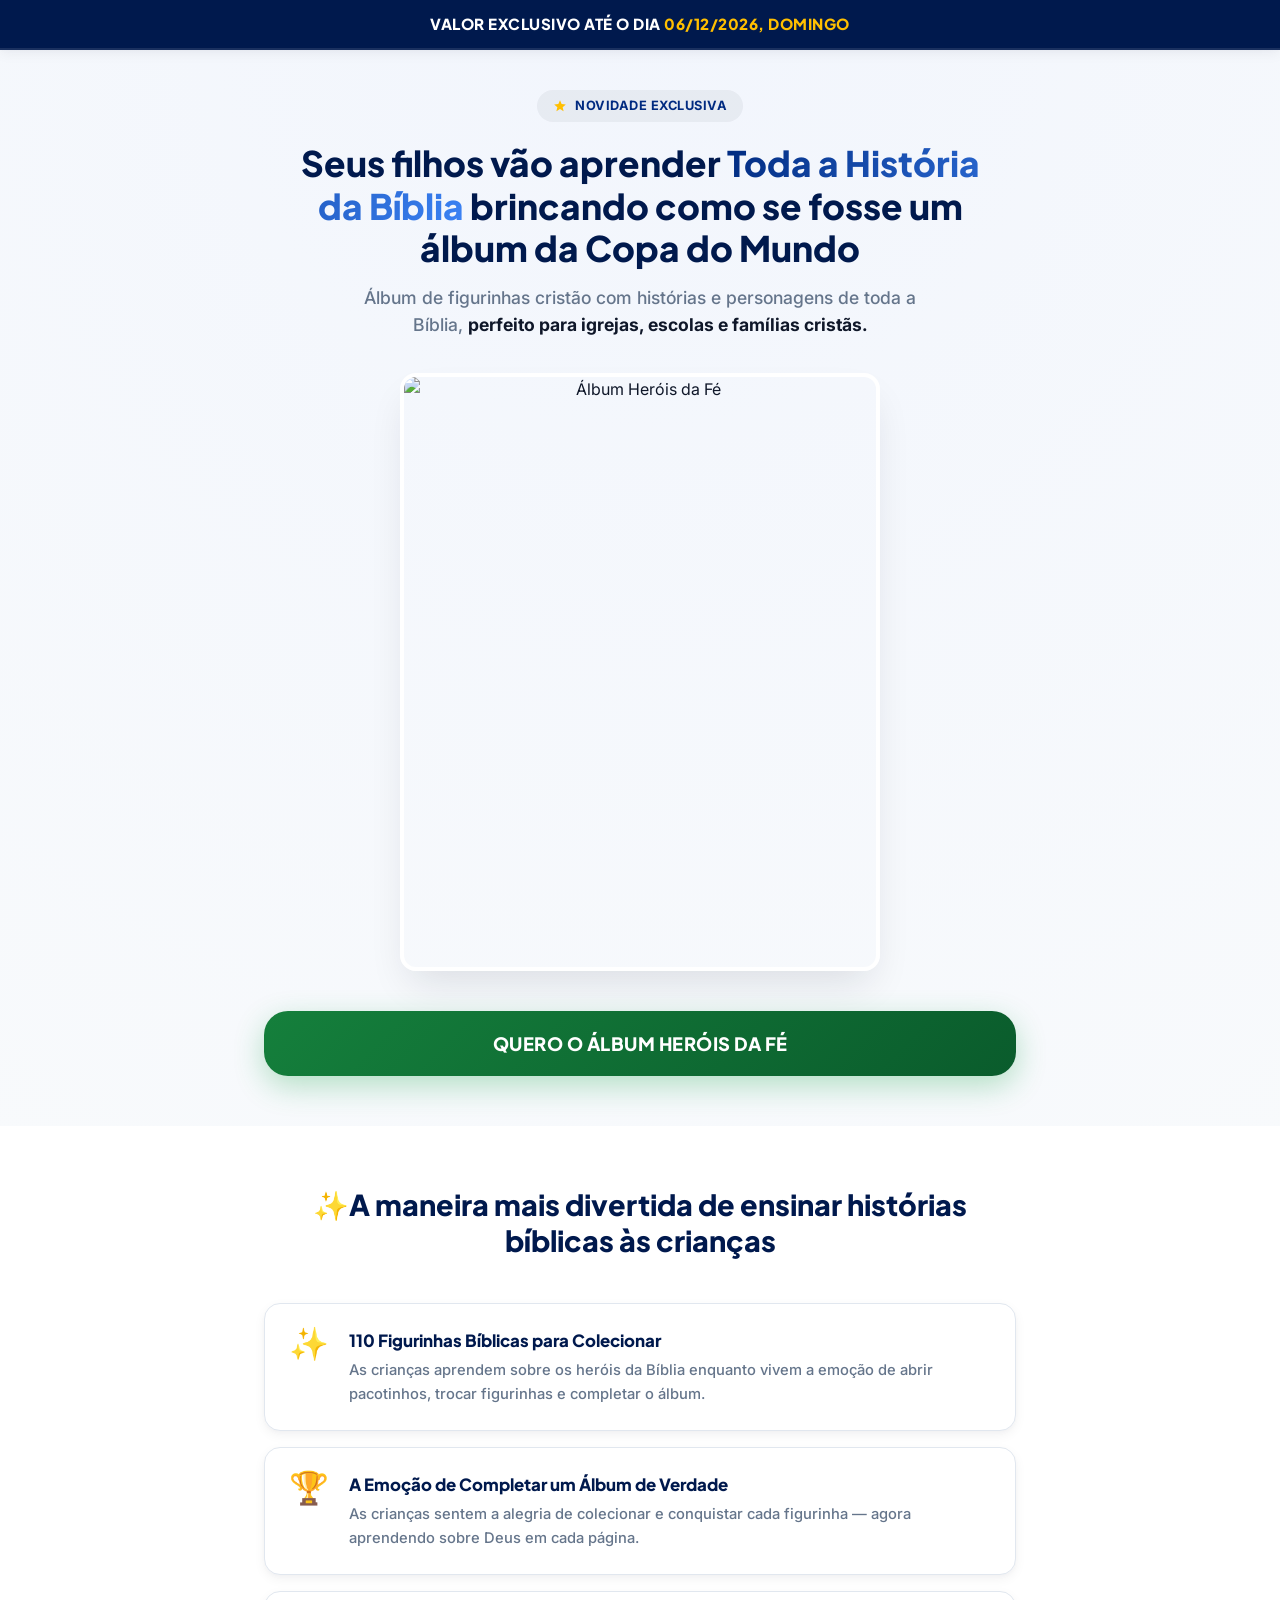
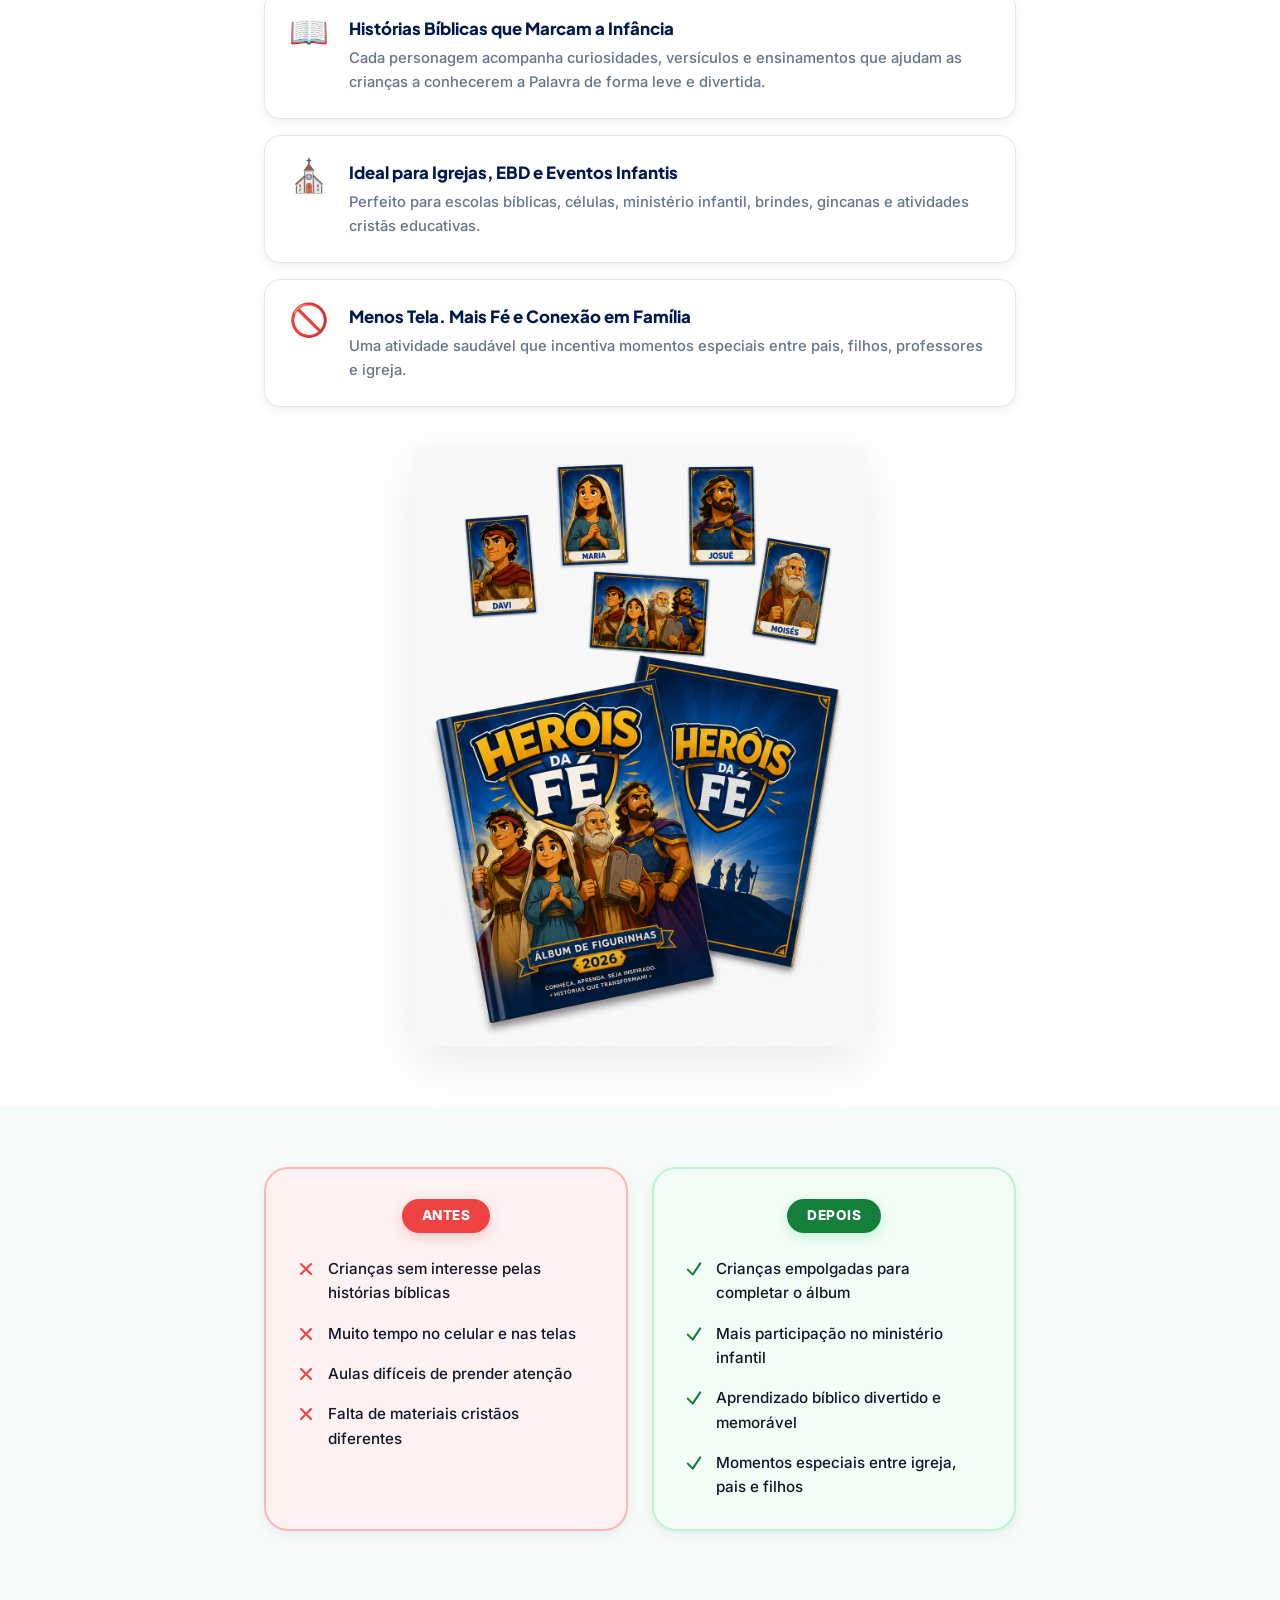
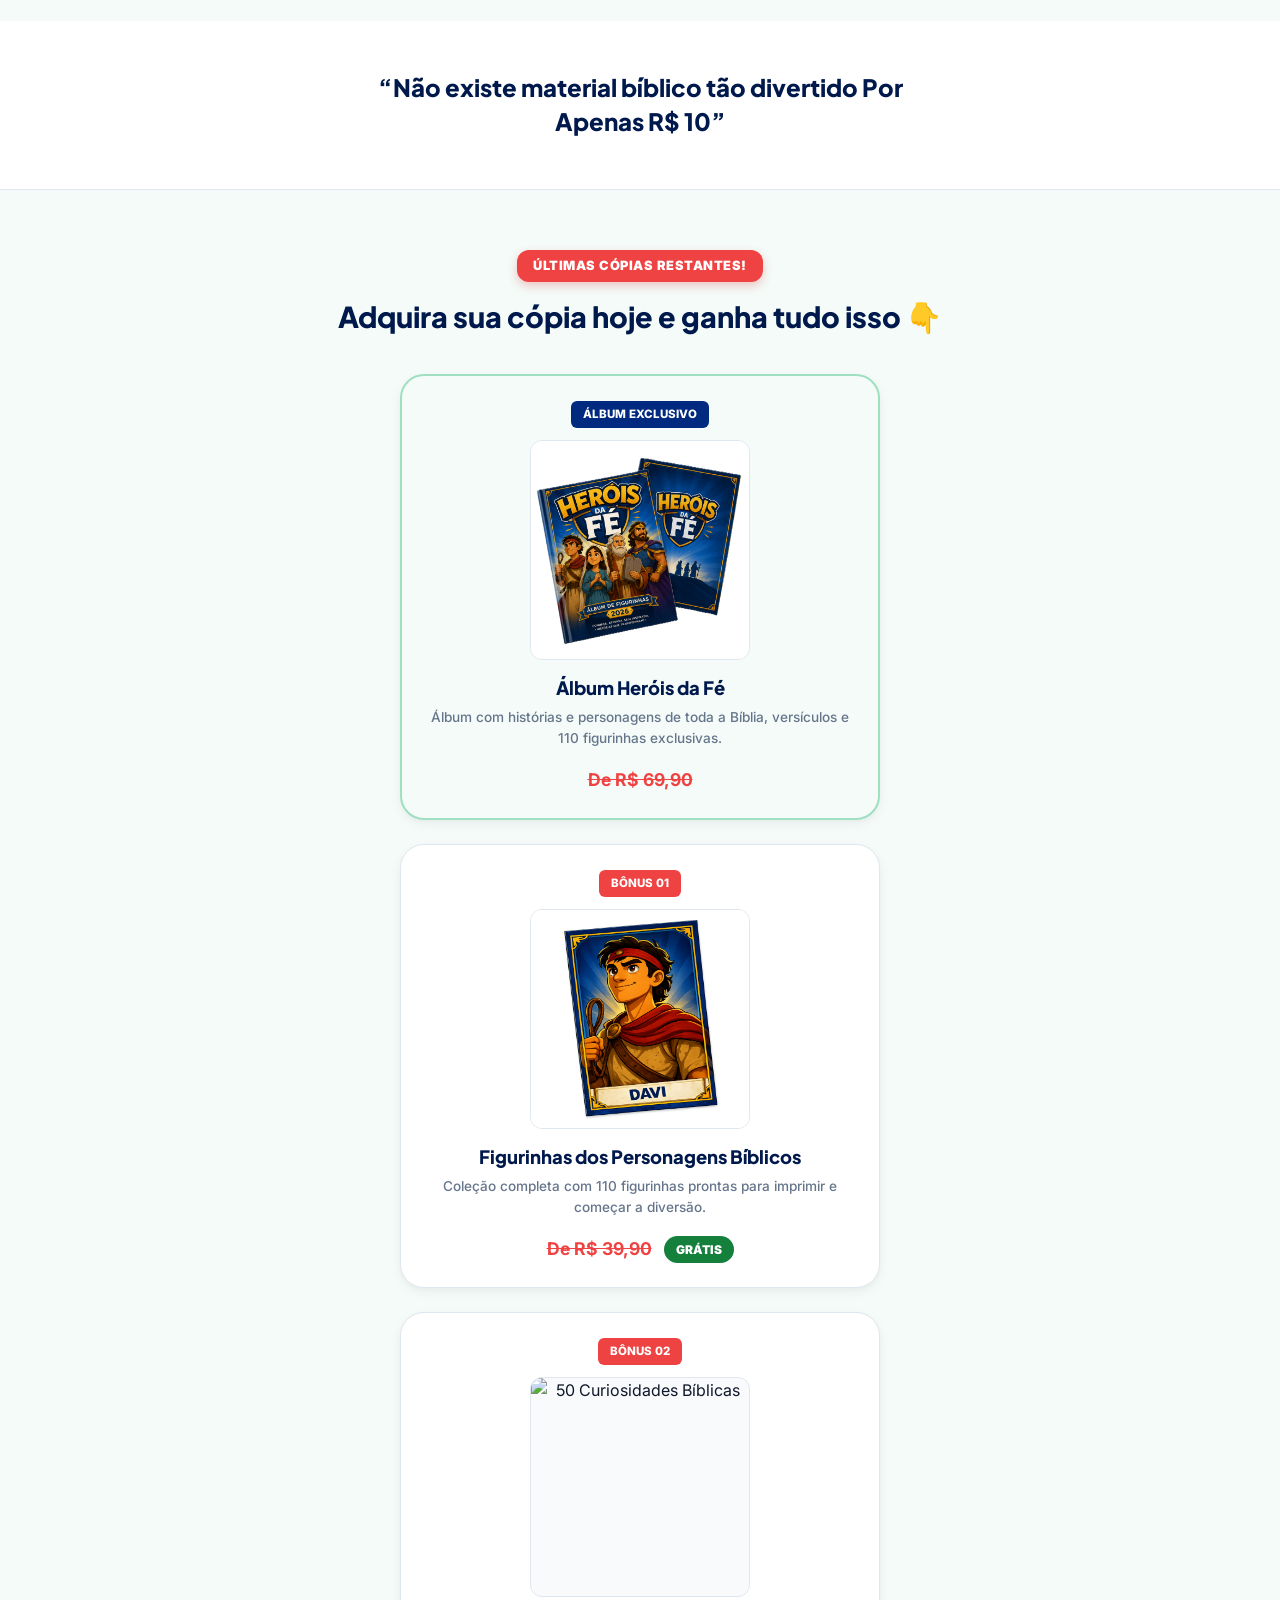
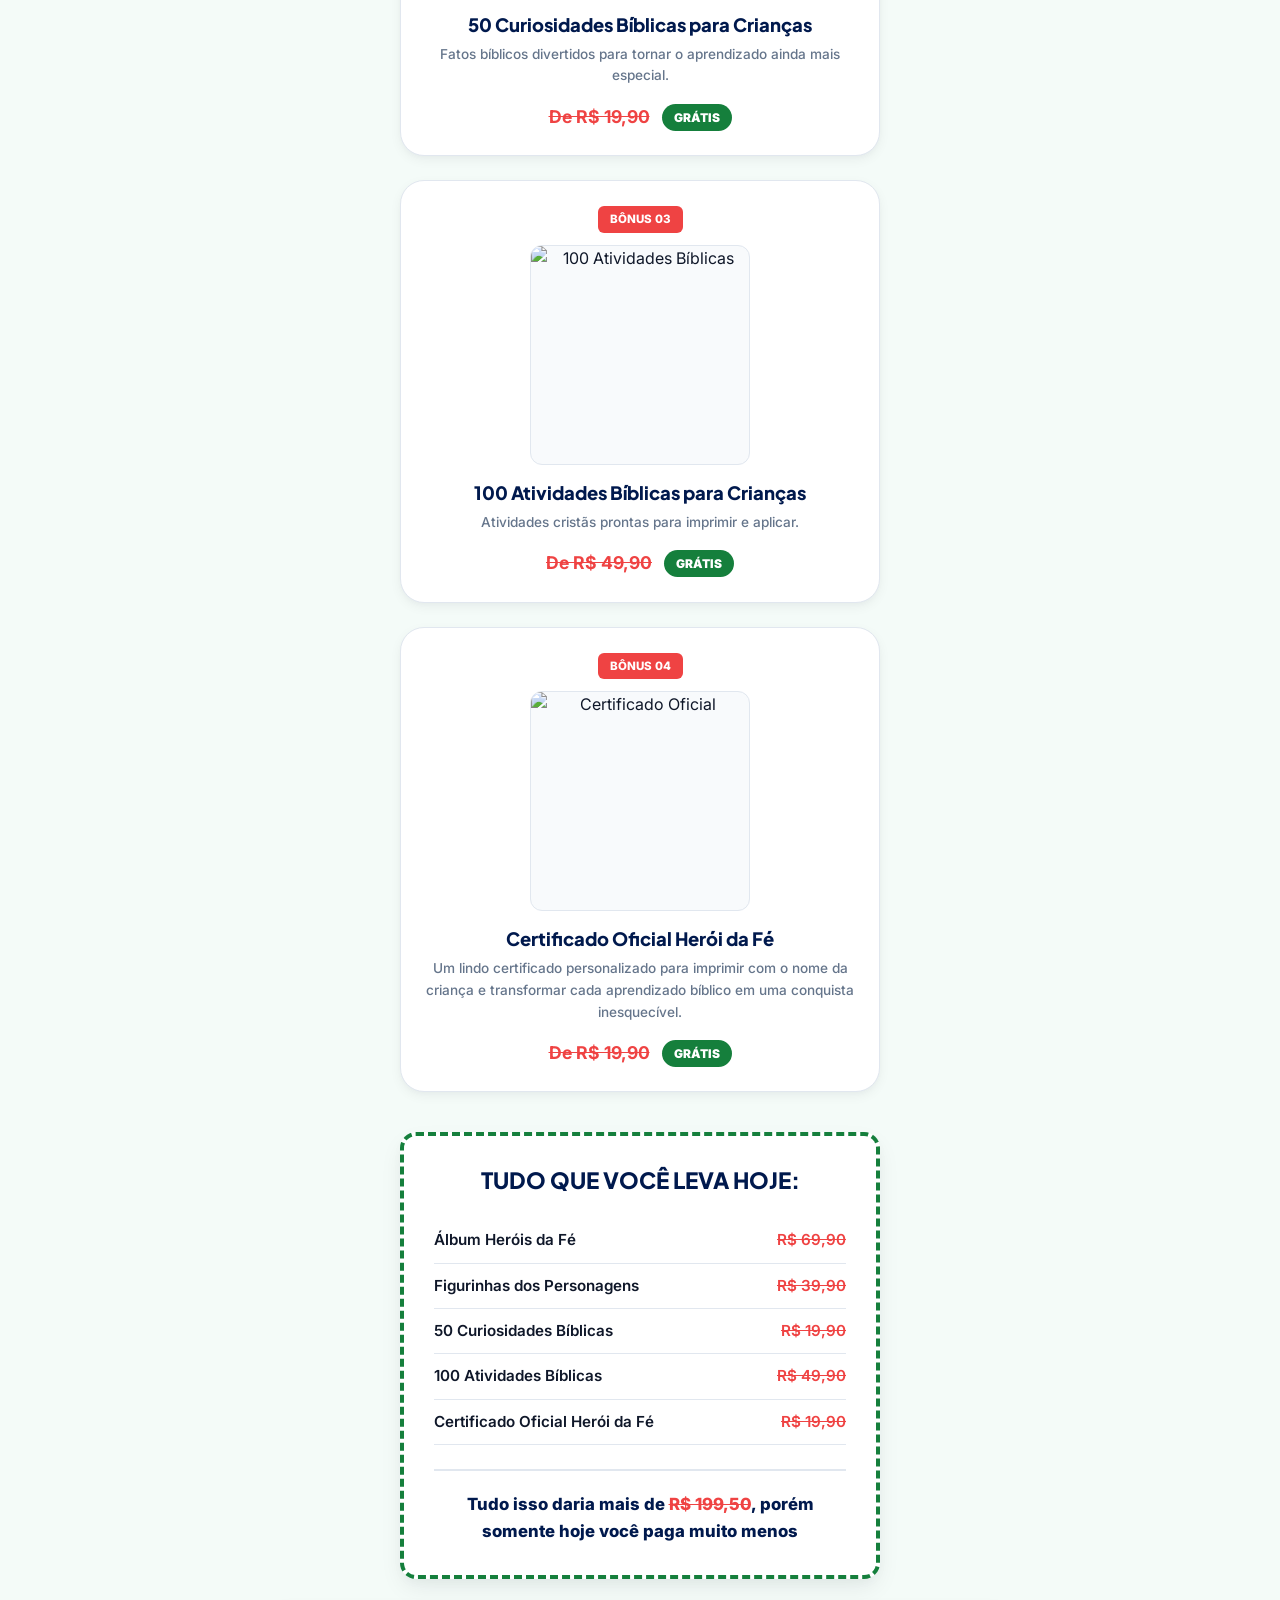
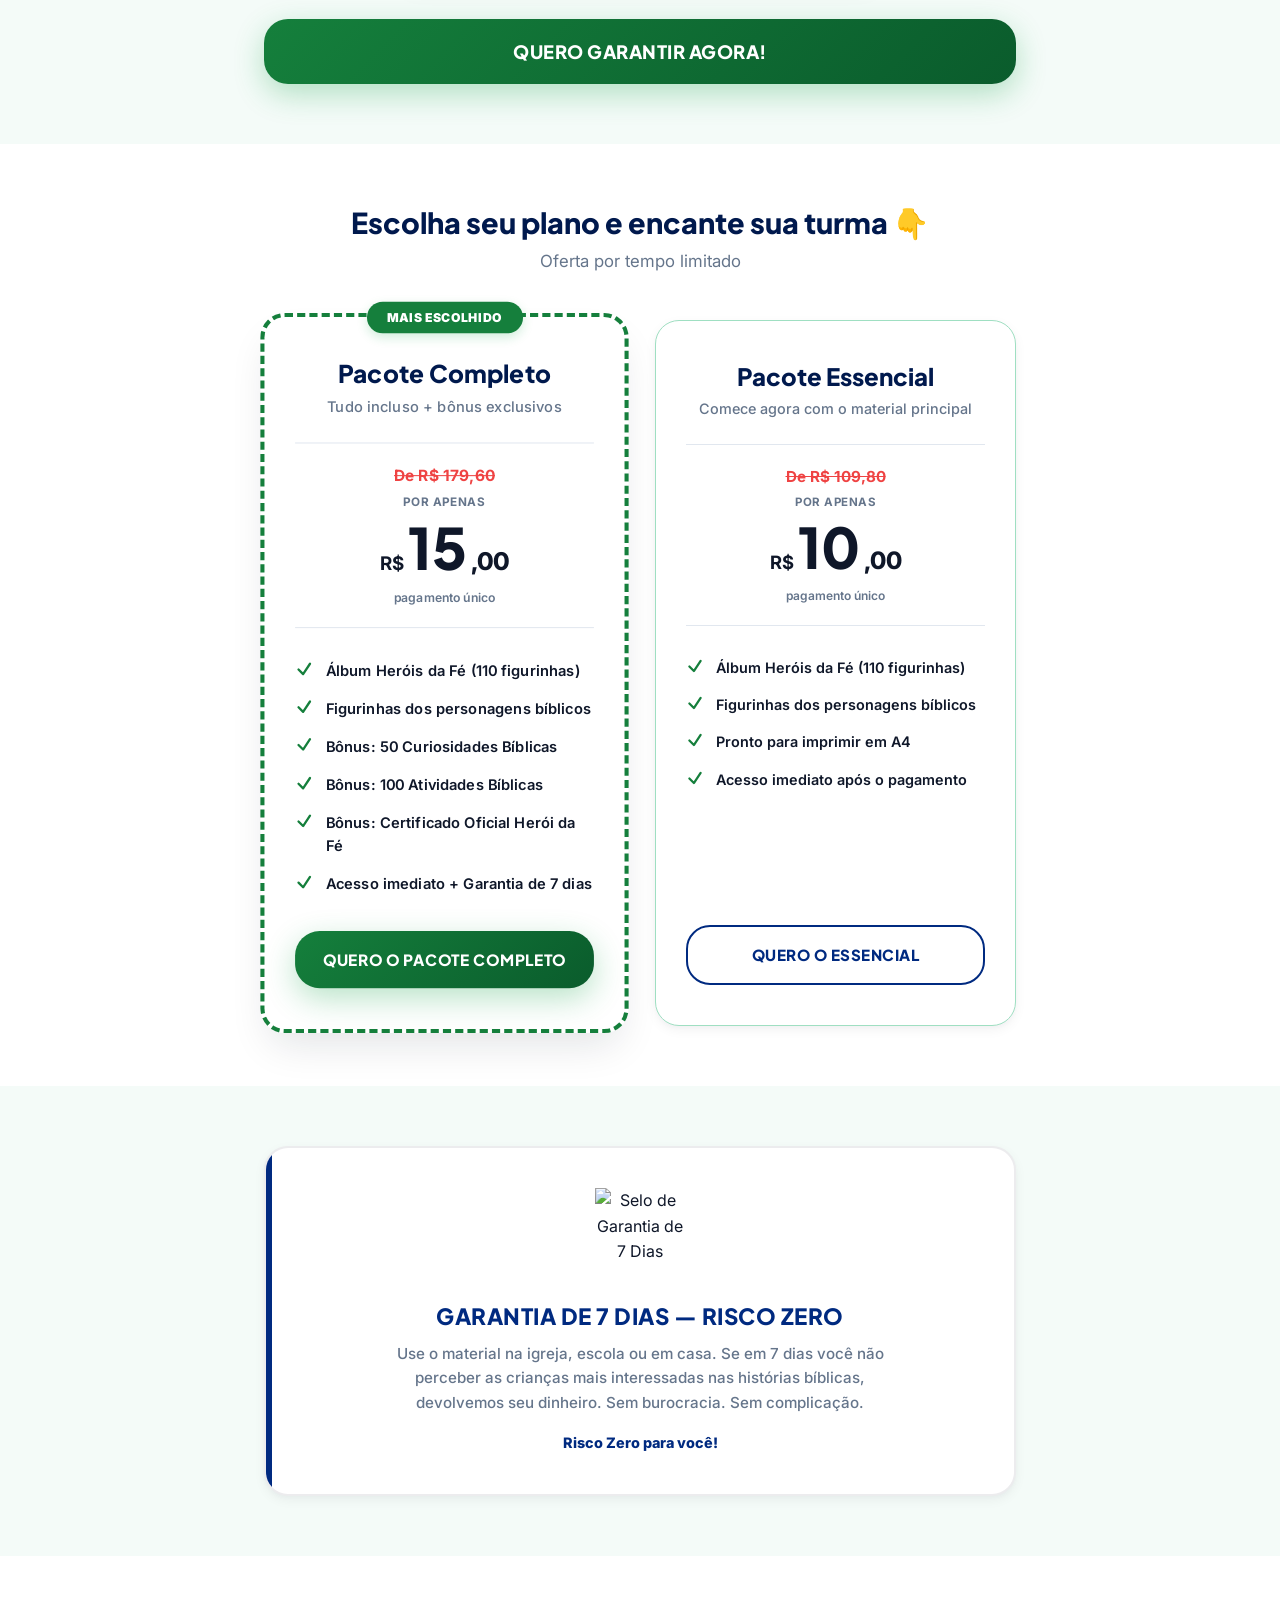
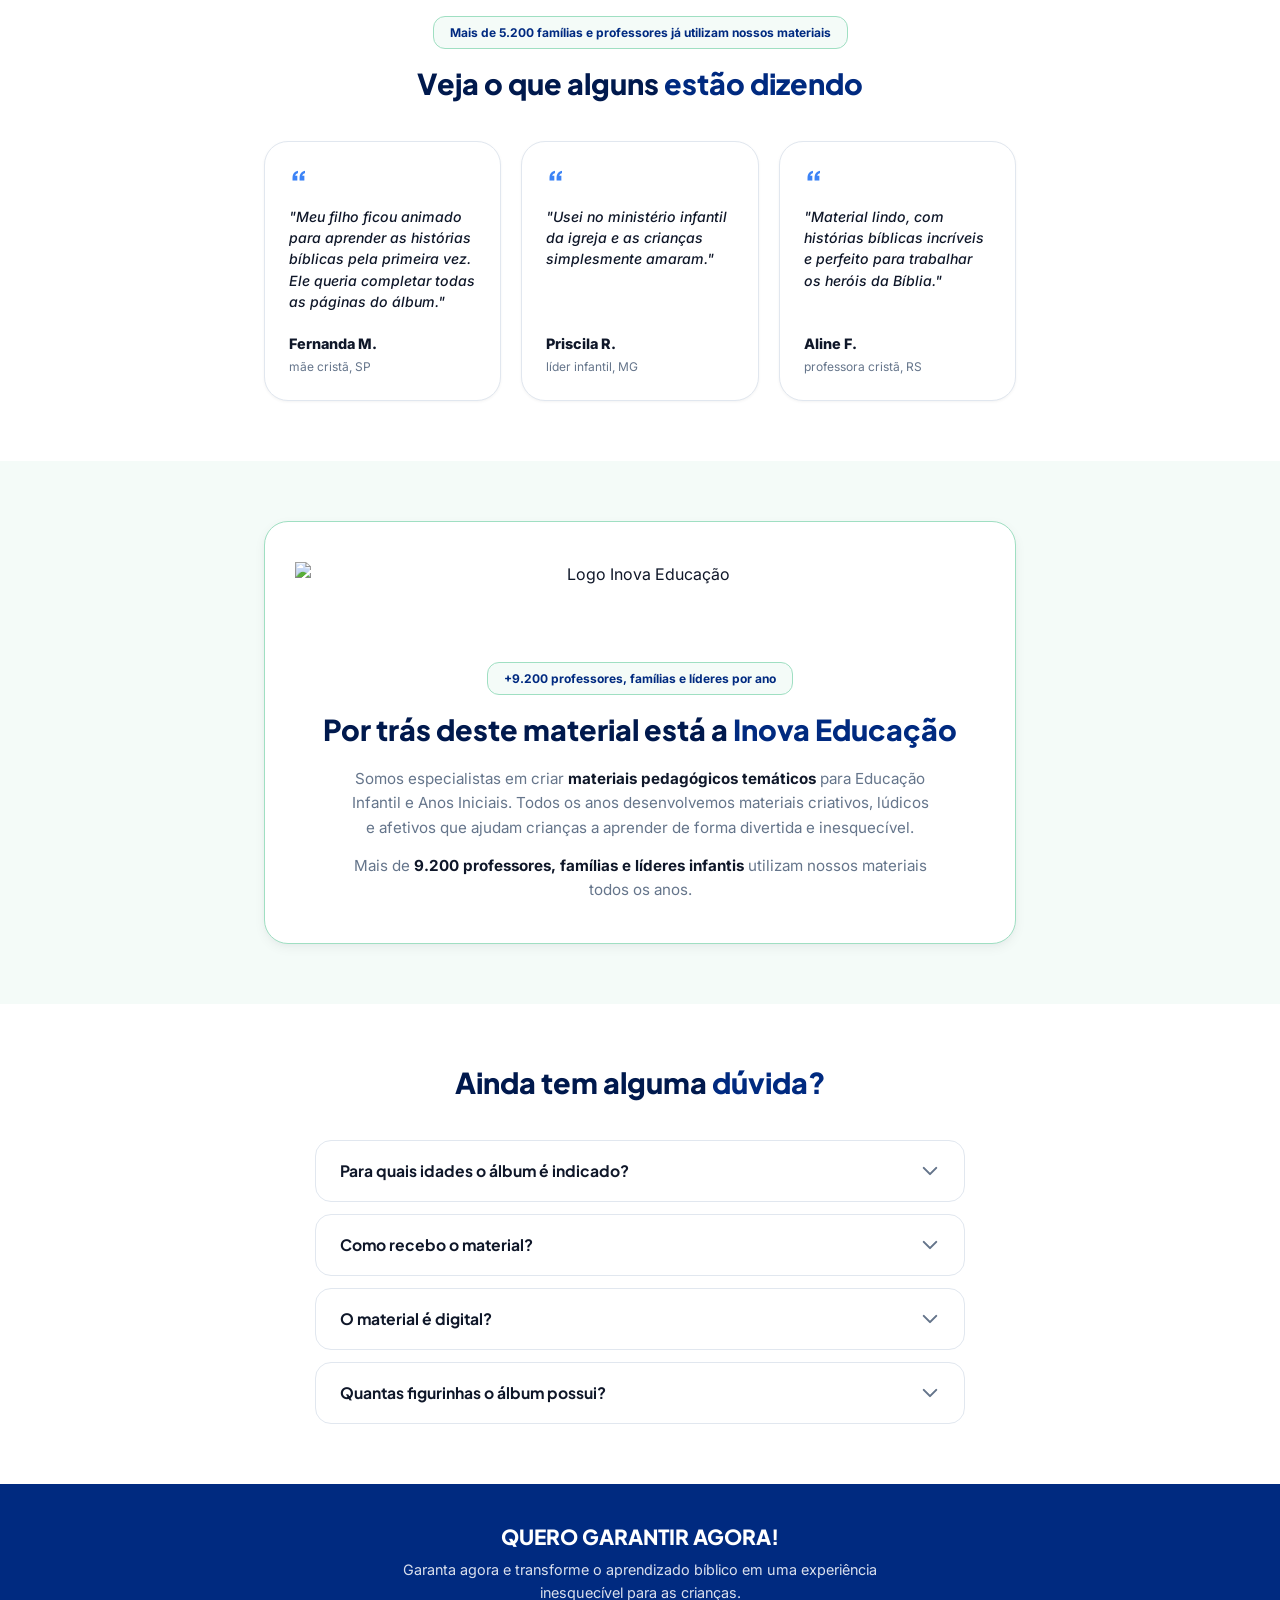
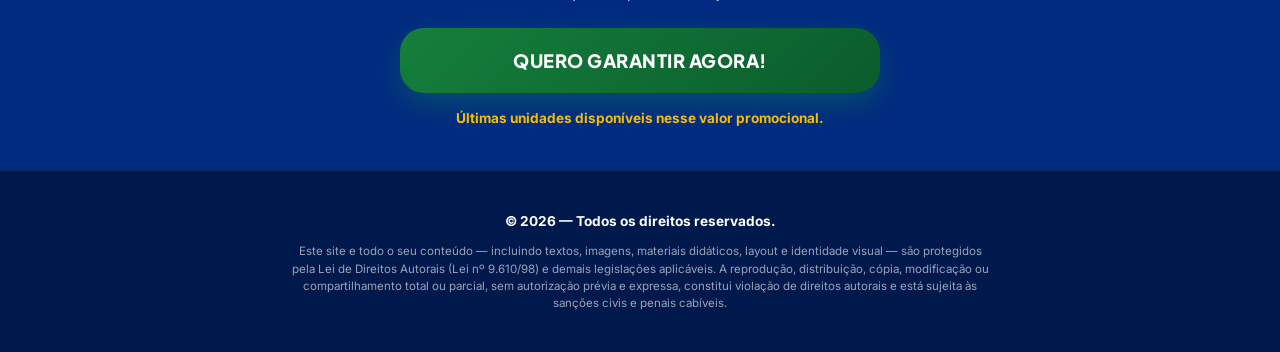
==== commit 29dff959: "Inverte a ordem dos pacotes de planos no HTML" ====
--- a/index.html
+++ b/index.html
@@ -368,7 +368,7 @@
                 </p>
             </div>
 
-            <a href="https://pay.cakto.com.br/32mvvpg_891359" target="_blank" class="btn-cta">
+            <a href="#oferta" class="btn-cta">
                 QUERO GARANTIR AGORA!
             </a>
         </div>
@@ -382,6 +382,73 @@
             <p class="plans-subtitle">Oferta por tempo limitado</p>
 
             <div class="plans-grid">
+                <!-- Pacote Completo -->
+                <div class="plan-card highlighted">
+                    <span class="plan-badge">Mais Escolhido</span>
+                    <h3 class="plan-name">Pacote Completo</h3>
+                    <p class="plan-desc">Tudo incluso + bônus exclusivos</p>
+
+                    <div class="plan-price-box">
+                        <p class="plan-original-price">De R$ 179,60</p>
+                        <p class="plan-price-label">por apenas</p>
+                        <div class="plan-price-amount">
+                            <span class="plan-price-currency">R$</span>
+                            <span class="plan-price-main">15</span>
+                            <span class="plan-price-cents">,00</span>
+                        </div>
+                        <p class="plan-price-period">pagamento único</p>
+                    </div>
+
+                    <ul class="plan-features">
+                        <li class="plan-feature-item">
+                            <svg xmlns="http://www.w3.org/2000/svg" fill="none" viewBox="0 0 24 24" stroke-width="3"
+                                stroke="currentColor">
+                                <path stroke-linecap="round" stroke-linejoin="round" d="M4.5 12.75l6 6 9-13.5" />
+                            </svg>
+                            <span>Álbum Heróis da Fé (110 figurinhas)</span>
+                        </li>
+                        <li class="plan-feature-item">
+                            <svg xmlns="http://www.w3.org/2000/svg" fill="none" viewBox="0 0 24 24" stroke-width="3"
+                                stroke="currentColor">
+                                <path stroke-linecap="round" stroke-linejoin="round" d="M4.5 12.75l6 6 9-13.5" />
+                            </svg>
+                            <span>Figurinhas dos personagens bíblicos</span>
+                        </li>
+                        <li class="plan-feature-item">
+                            <svg xmlns="http://www.w3.org/2000/svg" fill="none" viewBox="0 0 24 24" stroke-width="3"
+                                stroke="currentColor">
+                                <path stroke-linecap="round" stroke-linejoin="round" d="M4.5 12.75l6 6 9-13.5" />
+                            </svg>
+                            <span>Bônus: 50 Curiosidades Bíblicas</span>
+                        </li>
+                        <li class="plan-feature-item">
+                            <svg xmlns="http://www.w3.org/2000/svg" fill="none" viewBox="0 0 24 24" stroke-width="3"
+                                stroke="currentColor">
+                                <path stroke-linecap="round" stroke-linejoin="round" d="M4.5 12.75l6 6 9-13.5" />
+                            </svg>
+                            <span>Bônus: 100 Atividades Bíblicas</span>
+                        </li>
+                        <li class="plan-feature-item">
+                            <svg xmlns="http://www.w3.org/2000/svg" fill="none" viewBox="0 0 24 24" stroke-width="3"
+                                stroke="currentColor">
+                                <path stroke-linecap="round" stroke-linejoin="round" d="M4.5 12.75l6 6 9-13.5" />
+                            </svg>
+                            <span>Bônus: Certificado Oficial Herói da Fé</span>
+                        </li>
+                        <li class="plan-feature-item">
+                            <svg xmlns="http://www.w3.org/2000/svg" fill="none" viewBox="0 0 24 24" stroke-width="3"
+                                stroke="currentColor">
+                                <path stroke-linecap="round" stroke-linejoin="round" d="M4.5 12.75l6 6 9-13.5" />
+                            </svg>
+                            <span>Acesso imediato + Garantia de 7 dias</span>
+                        </li>
+                    </ul>
+
+                    <a href="https://ggcheckout.app/checkout/v5/noW6vfZvb3HdTnS4jsyu" target="_blank" class="btn-plan primary">
+                        QUERO O PACOTE COMPLETO
+                    </a>
+                </div>
+
                 <!-- Pacote Essencial -->
                 <div class="plan-card">
                     <h3 class="plan-name">Pacote Essencial</h3>
@@ -429,75 +496,8 @@
                         </li>
                     </ul>
 
-                    <a href="https://pay.cakto.com.br/32mvvpg_891359" target="_blank" class="btn-plan outline">
+                    <a href="https://ggcheckout.app/checkout/v5/nSKvBYM5wqPmBMLNy9pL" target="_blank" class="btn-plan outline">
                         QUERO O ESSENCIAL
-                    </a>
-                </div>
-
-                <!-- Pacote Completo -->
-                <div class="plan-card highlighted">
-                    <span class="plan-badge">Mais Escolhido</span>
-                    <h3 class="plan-name">Pacote Completo</h3>
-                    <p class="plan-desc">Tudo incluso + bônus exclusivos</p>
-
-                    <div class="plan-price-box">
-                        <p class="plan-original-price">De R$ 179,60</p>
-                        <p class="plan-price-label">por apenas</p>
-                        <div class="plan-price-amount">
-                            <span class="plan-price-currency">R$</span>
-                            <span class="plan-price-main">15</span>
-                            <span class="plan-price-cents">,00</span>
-                        </div>
-                        <p class="plan-price-period">pagamento único</p>
-                    </div>
-
-                    <ul class="plan-features">
-                        <li class="plan-feature-item">
-                            <svg xmlns="http://www.w3.org/2000/svg" fill="none" viewBox="0 0 24 24" stroke-width="3"
-                                stroke="currentColor">
-                                <path stroke-linecap="round" stroke-linejoin="round" d="M4.5 12.75l6 6 9-13.5" />
-                            </svg>
-                            <span>Álbum Heróis da Fé (110 figurinhas)</span>
-                        </li>
-                        <li class="plan-feature-item">
-                            <svg xmlns="http://www.w3.org/2000/svg" fill="none" viewBox="0 0 24 24" stroke-width="3"
-                                stroke="currentColor">
-                                <path stroke-linecap="round" stroke-linejoin="round" d="M4.5 12.75l6 6 9-13.5" />
-                            </svg>
-                            <span>Figurinhas dos personagens bíblicos</span>
-                        </li>
-                        <li class="plan-feature-item">
-                            <svg xmlns="http://www.w3.org/2000/svg" fill="none" viewBox="0 0 24 24" stroke-width="3"
-                                stroke="currentColor">
-                                <path stroke-linecap="round" stroke-linejoin="round" d="M4.5 12.75l6 6 9-13.5" />
-                            </svg>
-                            <span>Bônus: 50 Curiosidades Bíblicas</span>
-                        </li>
-                        <li class="plan-feature-item">
-                            <svg xmlns="http://www.w3.org/2000/svg" fill="none" viewBox="0 0 24 24" stroke-width="3"
-                                stroke="currentColor">
-                                <path stroke-linecap="round" stroke-linejoin="round" d="M4.5 12.75l6 6 9-13.5" />
-                            </svg>
-                            <span>Bônus: 100 Atividades Bíblicas</span>
-                        </li>
-                        <li class="plan-feature-item">
-                            <svg xmlns="http://www.w3.org/2000/svg" fill="none" viewBox="0 0 24 24" stroke-width="3"
-                                stroke="currentColor">
-                                <path stroke-linecap="round" stroke-linejoin="round" d="M4.5 12.75l6 6 9-13.5" />
-                            </svg>
-                            <span>Bônus: Certificado Oficial Herói da Fé</span>
-                        </li>
-                        <li class="plan-feature-item">
-                            <svg xmlns="http://www.w3.org/2000/svg" fill="none" viewBox="0 0 24 24" stroke-width="3"
-                                stroke="currentColor">
-                                <path stroke-linecap="round" stroke-linejoin="round" d="M4.5 12.75l6 6 9-13.5" />
-                            </svg>
-                            <span>Acesso imediato + Garantia de 7 dias</span>
-                        </li>
-                    </ul>
-
-                    <a href="https://pay.cakto.com.br/sd3e3wp" target="_blank" class="btn-plan primary">
-                        QUERO O PACOTE COMPLETO
                     </a>
                 </div>
             </div>
